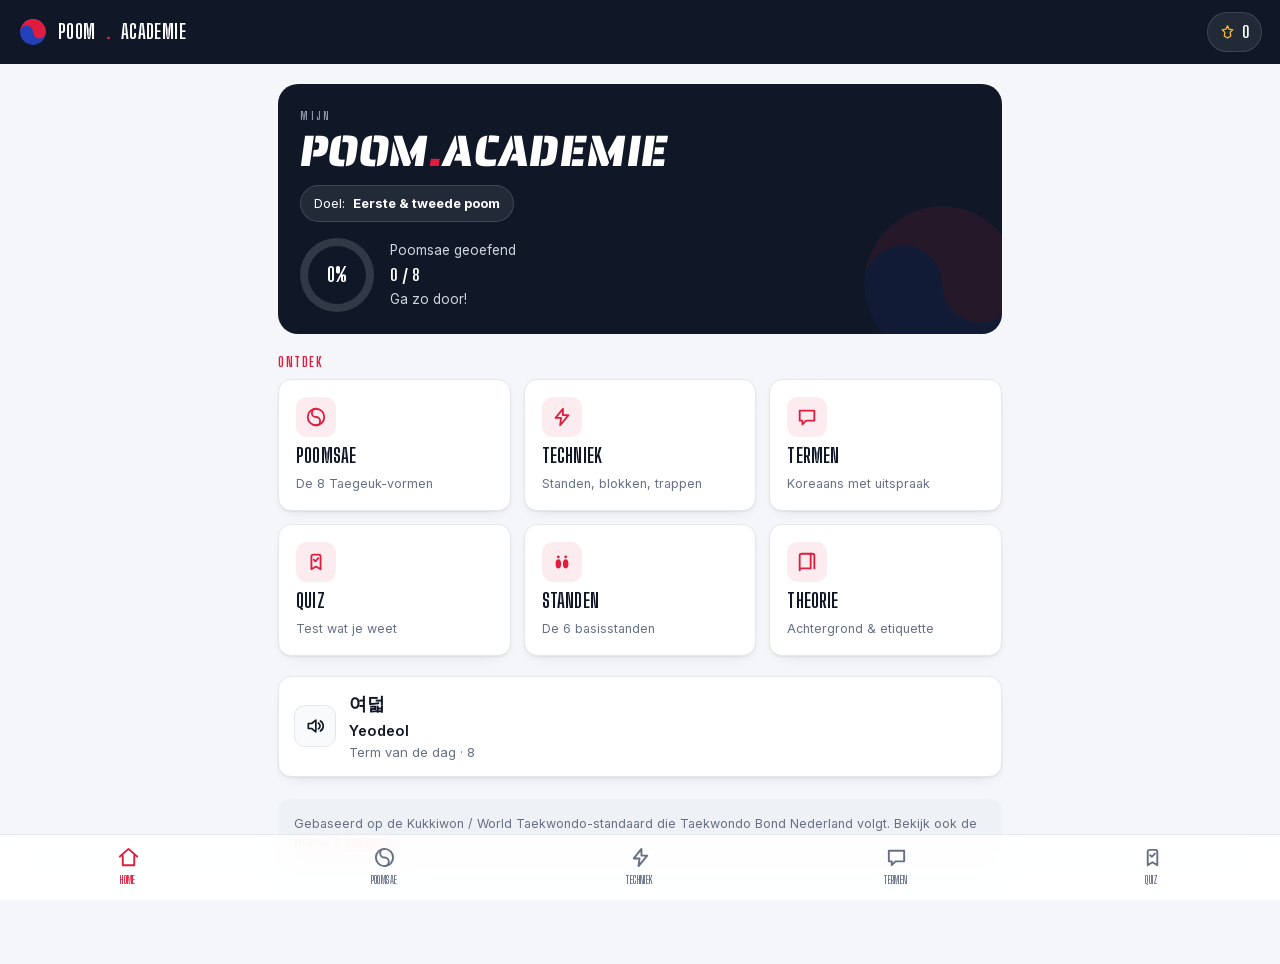
==== index.html @ c7fa33bf "Mijn Poom Academie — installable PWA (Taekwondo poom trainer) Vanilla-JS offline-first PWA for kids " ====
<!doctype html>
<html lang="nl">
<head>
<meta charset="utf-8">
<meta name="viewport" content="width=device-width, initial-scale=1, viewport-fit=cover">
<title>Mijn Poom Academie</title>
<meta name="description" content="Leer alles voor je eerste en tweede poom: Taegeuk 1–8, standen, technieken, Koreaanse termen en oefenquizzen. Werkt offline.">
<meta name="theme-color" content="#101828">

<link rel="manifest" href="manifest.webmanifest">
<link rel="icon" href="icon-taeguk-dark.svg">
<link rel="apple-touch-icon" href="icons/apple-touch-180.png">
<meta name="apple-mobile-web-app-capable" content="yes">
<meta name="mobile-web-app-capable" content="yes">
<meta name="apple-mobile-web-app-status-bar-style" content="black-translucent">
<meta name="apple-mobile-web-app-title" content="Poom Academie">

<link rel="stylesheet" href="fonts/inter.css">
<link rel="stylesheet" href="fonts/poster.css">
<link rel="stylesheet" href="app.css">
</head>
<body>

<header class="appbar">
  <span class="brand"><img src="mark-taeguk.svg" alt="">Poom<span class="dot">.</span>Academie</span>
  <span class="streak" id="streak" title="Onderdelen afgerond">
    <svg width="15" height="15" viewBox="0 0 24 24" fill="none" stroke="#FBBF24" stroke-width="2" stroke-linejoin="round"><path d="M12 3l2.6 5.3 5.9.9-4.3 4.1 1 5.8L12 22.3 6.8 19.2l1-5.8L3.5 9.2l5.9-.9z"/></svg>
    <b id="streakN">0</b>
  </span>
</header>

<main id="view"><!-- routed content --></main>

<nav class="bottomnav" id="nav">
  <a href="#/home" data-r="home">
    <svg viewBox="0 0 24 24" fill="none" stroke="currentColor" stroke-width="2" stroke-linecap="round" stroke-linejoin="round"><path d="M3 11l9-8 9 8"/><path d="M6 10v10h12V10"/></svg>
    Home</a>
  <a href="#/poomsae" data-r="poomsae">
    <svg viewBox="0 0 24 24" fill="none" stroke="currentColor" stroke-width="2"><circle cx="12" cy="12" r="9"/><path d="M12 3a4.5 4.5 0 0 0 0 9 4.5 4.5 0 0 1 0 9" stroke-linecap="round"/></svg>
    Poomsae</a>
  <a href="#/techniek" data-r="techniek">
    <svg viewBox="0 0 24 24" fill="none" stroke="currentColor" stroke-width="2" stroke-linecap="round" stroke-linejoin="round"><path d="M13 3L5 13h6l-1 8 9-11h-6z"/></svg>
    Techniek</a>
  <a href="#/termen" data-r="termen">
    <svg viewBox="0 0 24 24" fill="none" stroke="currentColor" stroke-width="2" stroke-linecap="round" stroke-linejoin="round"><path d="M4 5h16v11h-9l-4 4v-4H4z"/></svg>
    Termen</a>
  <a href="#/quiz" data-r="quiz">
    <svg viewBox="0 0 24 24" fill="none" stroke="currentColor" stroke-width="2" stroke-linecap="round" stroke-linejoin="round"><path d="M9 4h6a2 2 0 0 1 2 2v14l-5-3-5 3V6a2 2 0 0 1 2-2z"/><path d="M9.5 9.5l1.8 1.8 3.2-3.4"/></svg>
    Quiz</a>
</nav>

<div class="installbar" id="installbar">
  <img src="icon-taeguk-dark.svg" alt="">
  <div class="it"><b>App installeren</b><br>Zet Poom.Academie op je startscherm — werkt offline.</div>
  <button class="yes" id="installYes">Installeer</button>
  <button class="no" id="installNo">Later</button>
</div>
<div class="toast" id="toast"></div>

<script src="data/curriculum.js"></script>
<script src="app.js"></script>
<script>
  if ('serviceWorker' in navigator) {
    window.addEventListener('load', function(){
      navigator.serviceWorker.register('sw.js').catch(function(e){ console.warn('SW mislukt', e); });
    });
  }
</script>
</body>
</html>
---- fonts/inter.css ----
/* latin-ext */
@font-face {
  font-family: 'Inter';
  font-style: normal;
  font-weight: 400;
  font-display: swap;
  src: url(inter-400-latin-ext.woff2) format('woff2');
  unicode-range: U+0100-02BA, U+02BD-02C5, U+02C7-02CC, U+02CE-02D7, U+02DD-02FF, U+0304, U+0308, U+0329, U+1D00-1DBF, U+1E00-1E9F, U+1EF2-1EFF, U+2020, U+20A0-20AB, U+20AD-20C0, U+2113, U+2C60-2C7F, U+A720-A7FF;
}
/* latin */
@font-face {
  font-family: 'Inter';
  font-style: normal;
  font-weight: 400;
  font-display: swap;
  src: url(inter-400-latin.woff2) format('woff2');
  unicode-range: U+0000-00FF, U+0131, U+0152-0153, U+02BB-02BC, U+02C6, U+02DA, U+02DC, U+0304, U+0308, U+0329, U+2000-206F, U+20AC, U+2122, U+2191, U+2193, U+2212, U+2215, U+FEFF, U+FFFD;
}
/* latin-ext */
@font-face {
  font-family: 'Inter';
  font-style: normal;
  font-weight: 500;
  font-display: swap;
  src: url(inter-500-latin-ext.woff2) format('woff2');
  unicode-range: U+0100-02BA, U+02BD-02C5, U+02C7-02CC, U+02CE-02D7, U+02DD-02FF, U+0304, U+0308, U+0329, U+1D00-1DBF, U+1E00-1E9F, U+1EF2-1EFF, U+2020, U+20A0-20AB, U+20AD-20C0, U+2113, U+2C60-2C7F, U+A720-A7FF;
}
/* latin */
@font-face {
  font-family: 'Inter';
  font-style: normal;
  font-weight: 500;
  font-display: swap;
  src: url(inter-500-latin.woff2) format('woff2');
  unicode-range: U+0000-00FF, U+0131, U+0152-0153, U+02BB-02BC, U+02C6, U+02DA, U+02DC, U+0304, U+0308, U+0329, U+2000-206F, U+20AC, U+2122, U+2191, U+2193, U+2212, U+2215, U+FEFF, U+FFFD;
}
/* latin-ext */
@font-face {
  font-family: 'Inter';
  font-style: normal;
  font-weight: 600;
  font-display: swap;
  src: url(inter-600-latin-ext.woff2) format('woff2');
  unicode-range: U+0100-02BA, U+02BD-02C5, U+02C7-02CC, U+02CE-02D7, U+02DD-02FF, U+0304, U+0308, U+0329, U+1D00-1DBF, U+1E00-1E9F, U+1EF2-1EFF, U+2020, U+20A0-20AB, U+20AD-20C0, U+2113, U+2C60-2C7F, U+A720-A7FF;
}
/* latin */
@font-face {
  font-family: 'Inter';
  font-style: normal;
  font-weight: 600;
  font-display: swap;
  src: url(inter-600-latin.woff2) format('woff2');
  unicode-range: U+0000-00FF, U+0131, U+0152-0153, U+02BB-02BC, U+02C6, U+02DA, U+02DC, U+0304, U+0308, U+0329, U+2000-206F, U+20AC, U+2122, U+2191, U+2193, U+2212, U+2215, U+FEFF, U+FFFD;
}
/* latin-ext */
@font-face {
  font-family: 'Inter';
  font-style: normal;
  font-weight: 700;
  font-display: swap;
  src: url(inter-700-latin-ext.woff2) format('woff2');
  unicode-range: U+0100-02BA, U+02BD-02C5, U+02C7-02CC, U+02CE-02D7, U+02DD-02FF, U+0304, U+0308, U+0329, U+1D00-1DBF, U+1E00-1E9F, U+1EF2-1EFF, U+2020, U+20A0-20AB, U+20AD-20C0, U+2113, U+2C60-2C7F, U+A720-A7FF;
}
/* latin */
@font-face {
  font-family: 'Inter';
  font-style: normal;
  font-weight: 700;
  font-display: swap;
  src: url(inter-700-latin.woff2) format('woff2');
  unicode-range: U+0000-00FF, U+0131, U+0152-0153, U+02BB-02BC, U+02C6, U+02DA, U+02DC, U+0304, U+0308, U+0329, U+2000-206F, U+20AC, U+2122, U+2191, U+2193, U+2212, U+2215, U+FEFF, U+FFFD;
}
---- fonts/poster.css ----
/* vietnamese */
@font-face {
  font-family: 'Saira Stencil One';
  font-style: normal;
  font-weight: 400;
  font-display: swap;
  src: url(saira-stencil-0.woff2) format('woff2');
  unicode-range: U+0102-0103, U+0110-0111, U+0128-0129, U+0168-0169, U+01A0-01A1, U+01AF-01B0, U+0300-0301, U+0303-0304, U+0308-0309, U+0323, U+0329, U+1EA0-1EF9, U+20AB;
}
/* latin-ext */
@font-face {
  font-family: 'Saira Stencil One';
  font-style: normal;
  font-weight: 400;
  font-display: swap;
  src: url(saira-stencil-1.woff2) format('woff2');
  unicode-range: U+0100-02BA, U+02BD-02C5, U+02C7-02CC, U+02CE-02D7, U+02DD-02FF, U+0304, U+0308, U+0329, U+1D00-1DBF, U+1E00-1E9F, U+1EF2-1EFF, U+2020, U+20A0-20AB, U+20AD-20C0, U+2113, U+2C60-2C7F, U+A720-A7FF;
}
/* latin */
@font-face {
  font-family: 'Saira Stencil One';
  font-style: normal;
  font-weight: 400;
  font-display: swap;
  src: url(saira-stencil-2.woff2) format('woff2');
  unicode-range: U+0000-00FF, U+0131, U+0152-0153, U+02BB-02BC, U+02C6, U+02DA, U+02DC, U+0304, U+0308, U+0329, U+2000-206F, U+20AC, U+2122, U+2191, U+2193, U+2212, U+2215, U+FEFF, U+FFFD;
}
/* vietnamese */
@font-face {
  font-family: 'Big Shoulders Stencil Display';
  font-style: normal;
  font-weight: 600;
  font-display: swap;
  src: url(bigshoulders-stencil-0.woff2) format('woff2');
  unicode-range: U+0102-0103, U+0110-0111, U+0128-0129, U+0168-0169, U+01A0-01A1, U+01AF-01B0, U+0300-0301, U+0303-0304, U+0308-0309, U+0323, U+0329, U+1EA0-1EF9, U+20AB;
}
/* latin-ext */
@font-face {
  font-family: 'Big Shoulders Stencil Display';
  font-style: normal;
  font-weight: 600;
  font-display: swap;
  src: url(bigshoulders-stencil-1.woff2) format('woff2');
  unicode-range: U+0100-02BA, U+02BD-02C5, U+02C7-02CC, U+02CE-02D7, U+02DD-02FF, U+0304, U+0308, U+0329, U+1D00-1DBF, U+1E00-1E9F, U+1EF2-1EFF, U+2020, U+20A0-20AB, U+20AD-20C0, U+2113, U+2C60-2C7F, U+A720-A7FF;
}
/* latin */
@font-face {
  font-family: 'Big Shoulders Stencil Display';
  font-style: normal;
  font-weight: 600;
  font-display: swap;
  src: url(bigshoulders-stencil-2.woff2) format('woff2');
  unicode-range: U+0000-00FF, U+0131, U+0152-0153, U+02BB-02BC, U+02C6, U+02DA, U+02DC, U+0304, U+0308, U+0329, U+2000-206F, U+20AC, U+2122, U+2191, U+2193, U+2212, U+2215, U+FEFF, U+FFFD;
}
/* vietnamese */
@font-face {
  font-family: 'Big Shoulders Stencil Display';
  font-style: normal;
  font-weight: 700;
  font-display: swap;
  src: url(bigshoulders-stencil-0.woff2) format('woff2');
  unicode-range: U+0102-0103, U+0110-0111, U+0128-0129, U+0168-0169, U+01A0-01A1, U+01AF-01B0, U+0300-0301, U+0303-0304, U+0308-0309, U+0323, U+0329, U+1EA0-1EF9, U+20AB;
}
/* latin-ext */
@font-face {
  font-family: 'Big Shoulders Stencil Display';
  font-style: normal;
  font-weight: 700;
  font-display: swap;
  src: url(bigshoulders-stencil-1.woff2) format('woff2');
  unicode-range: U+0100-02BA, U+02BD-02C5, U+02C7-02CC, U+02CE-02D7, U+02DD-02FF, U+0304, U+0308, U+0329, U+1D00-1DBF, U+1E00-1E9F, U+1EF2-1EFF, U+2020, U+20A0-20AB, U+20AD-20C0, U+2113, U+2C60-2C7F, U+A720-A7FF;
}
/* latin */
@font-face {
  font-family: 'Big Shoulders Stencil Display';
  font-style: normal;
  font-weight: 700;
  font-display: swap;
  src: url(bigshoulders-stencil-2.woff2) format('woff2');
  unicode-range: U+0000-00FF, U+0131, U+0152-0153, U+02BB-02BC, U+02C6, U+02DA, U+02DC, U+0304, U+0308, U+0329, U+2000-206F, U+20AC, U+2122, U+2191, U+2193, U+2212, U+2215, U+FEFF, U+FFFD;
}
/* vietnamese */
@font-face {
  font-family: 'Big Shoulders Stencil Display';
  font-style: normal;
  font-weight: 800;
  font-display: swap;
  src: url(bigshoulders-stencil-0.woff2) format('woff2');
  unicode-range: U+0102-0103, U+0110-0111, U+0128-0129, U+0168-0169, U+01A0-01A1, U+01AF-01B0, U+0300-0301, U+0303-0304, U+0308-0309, U+0323, U+0329, U+1EA0-1EF9, U+20AB;
}
/* latin-ext */
@font-face {
  font-family: 'Big Shoulders Stencil Display';
  font-style: normal;
  font-weight: 800;
  font-display: swap;
  src: url(bigshoulders-stencil-1.woff2) format('woff2');
  unicode-range: U+0100-02BA, U+02BD-02C5, U+02C7-02CC, U+02CE-02D7, U+02DD-02FF, U+0304, U+0308, U+0329, U+1D00-1DBF, U+1E00-1E9F, U+1EF2-1EFF, U+2020, U+20A0-20AB, U+20AD-20C0, U+2113, U+2C60-2C7F, U+A720-A7FF;
}
/* latin */
@font-face {
  font-family: 'Big Shoulders Stencil Display';
  font-style: normal;
  font-weight: 800;
  font-display: swap;
  src: url(bigshoulders-stencil-2.woff2) format('woff2');
  unicode-range: U+0000-00FF, U+0131, U+0152-0153, U+02BB-02BC, U+02C6, U+02DA, U+02DC, U+0304, U+0308, U+0329, U+2000-206F, U+20AC, U+2122, U+2191, U+2193, U+2212, U+2215, U+FEFF, U+FFFD;
}
/* vietnamese */
@font-face {
  font-family: 'Big Shoulders Stencil Display';
  font-style: normal;
  font-weight: 900;
  font-display: swap;
  src: url(bigshoulders-stencil-0.woff2) format('woff2');
  unicode-range: U+0102-0103, U+0110-0111, U+0128-0129, U+0168-0169, U+01A0-01A1, U+01AF-01B0, U+0300-0301, U+0303-0304, U+0308-0309, U+0323, U+0329, U+1EA0-1EF9, U+20AB;
}
/* latin-ext */
@font-face {
  font-family: 'Big Shoulders Stencil Display';
  font-style: normal;
  font-weight: 900;
  font-display: swap;
  src: url(bigshoulders-stencil-1.woff2) format('woff2');
  unicode-range: U+0100-02BA, U+02BD-02C5, U+02C7-02CC, U+02CE-02D7, U+02DD-02FF, U+0304, U+0308, U+0329, U+1D00-1DBF, U+1E00-1E9F, U+1EF2-1EFF, U+2020, U+20A0-20AB, U+20AD-20C0, U+2113, U+2C60-2C7F, U+A720-A7FF;
}
/* latin */
@font-face {
  font-family: 'Big Shoulders Stencil Display';
  font-style: normal;
  font-weight: 900;
  font-display: swap;
  src: url(bigshoulders-stencil-2.woff2) format('woff2');
  unicode-range: U+0000-00FF, U+0131, U+0152-0153, U+02BB-02BC, U+02C6, U+02DA, U+02DC, U+0304, U+0308, U+0329, U+2000-206F, U+20AC, U+2122, U+2191, U+2193, U+2212, U+2215, U+FEFF, U+FFFD;
}
/* vietnamese */
@font-face {
  font-family: 'Big Shoulders Display';
  font-style: normal;
  font-weight: 500;
  font-display: swap;
  src: url(bigshoulders-0.woff2) format('woff2');
  unicode-range: U+0102-0103, U+0110-0111, U+0128-0129, U+0168-0169, U+01A0-01A1, U+01AF-01B0, U+0300-0301, U+0303-0304, U+0308-0309, U+0323, U+0329, U+1EA0-1EF9, U+20AB;
}
/* latin-ext */
@font-face {
  font-family: 'Big Shoulders Display';
  font-style: normal;
  font-weight: 500;
  font-display: swap;
  src: url(bigshoulders-1.woff2) format('woff2');
  unicode-range: U+0100-02BA, U+02BD-02C5, U+02C7-02CC, U+02CE-02D7, U+02DD-02FF, U+0304, U+0308, U+0329, U+1D00-1DBF, U+1E00-1E9F, U+1EF2-1EFF, U+2020, U+20A0-20AB, U+20AD-20C0, U+2113, U+2C60-2C7F, U+A720-A7FF;
}
/* latin */
@font-face {
  font-family: 'Big Shoulders Display';
  font-style: normal;
  font-weight: 500;
  font-display: swap;
  src: url(bigshoulders-2.woff2) format('woff2');
  unicode-range: U+0000-00FF, U+0131, U+0152-0153, U+02BB-02BC, U+02C6, U+02DA, U+02DC, U+0304, U+0308, U+0329, U+2000-206F, U+20AC, U+2122, U+2191, U+2193, U+2212, U+2215, U+FEFF, U+FFFD;
}
/* vietnamese */
@font-face {
  font-family: 'Big Shoulders Display';
  font-style: normal;
  font-weight: 600;
  font-display: swap;
  src: url(bigshoulders-0.woff2) format('woff2');
  unicode-range: U+0102-0103, U+0110-0111, U+0128-0129, U+0168-0169, U+01A0-01A1, U+01AF-01B0, U+0300-0301, U+0303-0304, U+0308-0309, U+0323, U+0329, U+1EA0-1EF9, U+20AB;
}
/* latin-ext */
@font-face {
  font-family: 'Big Shoulders Display';
  font-style: normal;
  font-weight: 600;
  font-display: swap;
  src: url(bigshoulders-1.woff2) format('woff2');
  unicode-range: U+0100-02BA, U+02BD-02C5, U+02C7-02CC, U+02CE-02D7, U+02DD-02FF, U+0304, U+0308, U+0329, U+1D00-1DBF, U+1E00-1E9F, U+1EF2-1EFF, U+2020, U+20A0-20AB, U+20AD-20C0, U+2113, U+2C60-2C7F, U+A720-A7FF;
}
/* latin */
@font-face {
  font-family: 'Big Shoulders Display';
  font-style: normal;
  font-weight: 600;
  font-display: swap;
  src: url(bigshoulders-2.woff2) format('woff2');
  unicode-range: U+0000-00FF, U+0131, U+0152-0153, U+02BB-02BC, U+02C6, U+02DA, U+02DC, U+0304, U+0308, U+0329, U+2000-206F, U+20AC, U+2122, U+2191, U+2193, U+2212, U+2215, U+FEFF, U+FFFD;
}
/* vietnamese */
@font-face {
  font-family: 'Big Shoulders Display';
  font-style: normal;
  font-weight: 700;
  font-display: swap;
  src: url(bigshoulders-0.woff2) format('woff2');
  unicode-range: U+0102-0103, U+0110-0111, U+0128-0129, U+0168-0169, U+01A0-01A1, U+01AF-01B0, U+0300-0301, U+0303-0304, U+0308-0309, U+0323, U+0329, U+1EA0-1EF9, U+20AB;
}
/* latin-ext */
@font-face {
  font-family: 'Big Shoulders Display';
  font-style: normal;
  font-weight: 700;
  font-display: swap;
  src: url(bigshoulders-1.woff2) format('woff2');
  unicode-range: U+0100-02BA, U+02BD-02C5, U+02C7-02CC, U+02CE-02D7, U+02DD-02FF, U+0304, U+0308, U+0329, U+1D00-1DBF, U+1E00-1E9F, U+1EF2-1EFF, U+2020, U+20A0-20AB, U+20AD-20C0, U+2113, U+2C60-2C7F, U+A720-A7FF;
}
/* latin */
@font-face {
  font-family: 'Big Shoulders Display';
  font-style: normal;
  font-weight: 700;
  font-display: swap;
  src: url(bigshoulders-2.woff2) format('woff2');
  unicode-range: U+0000-00FF, U+0131, U+0152-0153, U+02BB-02BC, U+02C6, U+02DA, U+02DC, U+0304, U+0308, U+0329, U+2000-206F, U+20AC, U+2122, U+2191, U+2193, U+2212, U+2215, U+FEFF, U+FFFD;
}
---- app.css ----
/* ============================================================
   Mijn Poom Academie — App-stijl (PWA)
   Hergebruikt de merkidentiteit: taegeuk, palet en fonts.
   ============================================================ */
:root{
  --midnight:#101828; --off:#F7F8FA; --red:#E11D3F; --red-d:#B01430;
  --blue:#2440B8; --gray:#667085; --ink:#101828; --line:#E4E7EC;
  --surface:#FFFFFF; --page:#F4F6F9;
  --radius:20px; --radius-sm:13px;
  --shadow:0 1px 2px rgba(16,24,40,.05), 0 14px 34px -16px rgba(16,24,40,.22);
  --shadow-sm:0 1px 2px rgba(16,24,40,.06), 0 6px 16px -10px rgba(16,24,40,.18);
  --font-text:'Inter', system-ui, -apple-system, 'Segoe UI', Roboto, sans-serif;
  --font-cond:'Big Shoulders Display','Sora', system-ui, sans-serif;
  --font-poster:'Saira Stencil One', system-ui, sans-serif;
  --nav-h:66px;
}
*{box-sizing:border-box}
html{-webkit-text-size-adjust:100%}
body{
  margin:0;background:var(--page);color:var(--ink);
  font-family:var(--font-text);font-size:16px;line-height:1.6;
  -webkit-font-smoothing:antialiased;text-rendering:optimizeLegibility;
  padding-bottom:calc(var(--nav-h) + env(safe-area-inset-bottom));
}
h1,h2,h3,h4{font-family:var(--font-cond);text-transform:uppercase;letter-spacing:.01em;line-height:1.05;margin:0}
p{margin:0 0 1em}
a{color:inherit}
img,svg{display:block}
button{font-family:inherit}
::selection{background:var(--red);color:#fff}

/* ---------- App bar ---------- */
.appbar{
  position:sticky;top:0;z-index:40;background:var(--midnight);color:#fff;
  padding:calc(env(safe-area-inset-top) + 12px) 18px 12px;
  display:flex;align-items:center;justify-content:space-between;gap:12px;
}
.appbar .brand{display:flex;align-items:center;gap:10px;font-family:var(--font-cond);
  font-weight:700;text-transform:uppercase;letter-spacing:.02em;font-size:19px}
.appbar .brand img{width:30px;height:30px}
.appbar .brand .dot{color:var(--red)}
.appbar .streak{display:flex;align-items:center;gap:7px;background:rgba(255,255,255,.08);
  border:1px solid rgba(255,255,255,.12);border-radius:999px;padding:6px 12px;font-size:13px;font-weight:600}
.appbar .streak b{font-family:var(--font-cond);font-size:16px}

/* ---------- Screens / router ---------- */
.view{display:none;animation:fade .25s ease}
.view.active{display:block}
@keyframes fade{from{opacity:0;transform:translateY(6px)}to{opacity:1;transform:none}}
.screen{max-width:760px;margin:0 auto;padding:20px 18px 30px}
.screen-title{font-size:clamp(26px,7vw,34px);font-weight:800;margin-bottom:4px}
.screen-sub{color:var(--gray);font-size:14.5px;margin-bottom:20px}
.secnum{font-family:var(--font-cond);font-weight:700;color:var(--red);
  font-size:13px;letter-spacing:.12em;text-transform:uppercase;display:block;margin-bottom:6px}

/* ---------- Cards & tiles ---------- */
.card{background:var(--surface);border:1px solid var(--line);border-radius:var(--radius);
  box-shadow:var(--shadow-sm)}
.tiles{display:grid;grid-template-columns:repeat(2,1fr);gap:13px}
.tile{padding:17px;border-radius:var(--radius-sm);border:1px solid var(--line);
  background:var(--surface);box-shadow:var(--shadow-sm);text-decoration:none;color:inherit;
  display:flex;flex-direction:column;gap:9px;cursor:pointer;transition:transform .12s, box-shadow .12s}
.tile:active{transform:scale(.98)}
.tile .ti{width:40px;height:40px;border-radius:11px;display:grid;place-items:center;
  background:#FDECEF;color:var(--red)}
.tile .ti svg{width:22px;height:22px}
.tile h3{font-size:19px;font-weight:700}
.tile small{color:var(--gray);font-size:12.5px;line-height:1.45}

/* ---------- Home hero ---------- */
.hero{position:relative;overflow:hidden;background:var(--midnight);color:#fff;
  border-radius:var(--radius);padding:22px;margin-bottom:18px}
.hero .myline{font-family:var(--font-cond);font-weight:600;letter-spacing:.22em;
  text-transform:uppercase;color:#98A2B3;font-size:12px;margin-bottom:6px}
.hero h1{font-family:var(--font-poster);font-weight:400;text-transform:uppercase;
  font-size:clamp(30px,9vw,44px);line-height:.92;transform:skewX(-8deg);margin-bottom:14px}
.hero h1 .dot{color:var(--red)}
.hero .goal{display:inline-flex;align-items:center;gap:8px;background:rgba(255,255,255,.08);
  border:1px solid rgba(255,255,255,.14);border-radius:999px;padding:7px 13px;font-size:13px}
.hero .goal b{color:#fff}
.hero .wm{position:absolute;right:-30px;bottom:-40px;width:180px;opacity:.10;pointer-events:none}

/* ---------- Progress ---------- */
.prog-wrap{display:flex;align-items:center;gap:16px;margin-top:16px}
.ring{--p:0;--sz:74px;width:var(--sz);height:var(--sz);border-radius:50%;flex:none;
  background:conic-gradient(var(--red) calc(var(--p)*1%), rgba(255,255,255,.14) 0);
  display:grid;place-items:center;position:relative}
.ring::before{content:"";position:absolute;inset:8px;border-radius:50%;background:var(--midnight)}
.ring span{position:relative;font-family:var(--font-cond);font-weight:700;font-size:19px;color:#fff}
.prog-wrap .pl{color:#D0D5DD;font-size:13.5px}
.prog-wrap .pl b{color:#fff;display:block;font-family:var(--font-cond);font-size:17px;text-transform:uppercase}

.bar{height:9px;border-radius:999px;background:#EAECF0;overflow:hidden}
.bar i{display:block;height:100%;background:linear-gradient(90deg,var(--red),var(--red-d));border-radius:999px}

/* ---------- Poomsae list ---------- */
.poomlist{display:grid;gap:12px}
.poomrow{display:flex;align-items:center;gap:15px;padding:15px 16px;text-align:left;width:100%;
  background:var(--surface);border:1px solid var(--line);border-radius:var(--radius-sm);
  box-shadow:var(--shadow-sm);cursor:pointer;transition:transform .12s}
.poomrow:active{transform:scale(.99)}
.poomrow .tg{width:48px;height:48px;border-radius:12px;background:var(--midnight);color:#fff;
  display:grid;place-items:center;font-size:26px;line-height:1;flex:none}
.poomrow .tg.done{background:var(--red)}
.poomrow .pm{flex:1;min-width:0}
.poomrow .pm b{font-family:var(--font-cond);font-weight:700;text-transform:uppercase;
  font-size:17px;letter-spacing:.01em;display:block}
.poomrow .pm small{color:var(--gray);font-size:12.5px}
.poomrow .meta{text-align:right;flex:none}
.poomrow .meta .mv{font-family:var(--font-cond);font-weight:700;font-size:19px}
.poomrow .meta small{color:var(--gray);font-size:11px;display:block;text-transform:uppercase;letter-spacing:.05em}
.poomrow .chev{color:var(--gray);flex:none}
.check{width:22px;height:22px;border-radius:7px;border:2px solid var(--line);flex:none;
  display:grid;place-items:center;background:#fff}
.check.on{background:var(--red);border-color:var(--red);color:#fff}

/* ---------- Poomsae detail ---------- */
.backlink{display:inline-flex;align-items:center;gap:7px;color:var(--gray);font-weight:600;
  font-size:14px;background:none;border:0;padding:8px 0;cursor:pointer;font-family:var(--font-cond);
  text-transform:uppercase;letter-spacing:.04em}
.detail-head{display:flex;align-items:center;gap:16px;margin:6px 0 18px}
.detail-head .tg{width:66px;height:66px;border-radius:16px;background:var(--midnight);color:#fff;
  display:grid;place-items:center;font-size:38px;flex:none}
.detail-head h2{font-size:26px;font-weight:800}
.detail-head .kr{color:var(--gray);font-size:14px}
.factrow{display:flex;gap:10px;flex-wrap:wrap;margin-bottom:18px}
.fact{flex:1;min-width:90px;background:var(--surface);border:1px solid var(--line);
  border-radius:var(--radius-sm);padding:12px 14px;box-shadow:var(--shadow-sm)}
.fact .fl{font-size:11px;color:var(--gray);text-transform:uppercase;letter-spacing:.08em;font-weight:600}
.fact .fv{font-family:var(--font-cond);font-weight:700;font-size:20px;text-transform:uppercase}
.sect{margin:22px 0 10px}
.sect h4{font-size:16px;font-weight:700;color:var(--ink);margin-bottom:2px}
.blurb{background:var(--surface);border:1px solid var(--line);border-left:4px solid var(--red);
  border-radius:var(--radius-sm);padding:15px 17px;box-shadow:var(--shadow-sm)}
.ul{list-style:none;padding:0;margin:0;display:grid;gap:8px}
.ul li{display:flex;gap:10px;align-items:flex-start;font-size:14.5px}
.ul li::before{content:"";width:7px;height:7px;border-radius:2px;background:var(--red);
  margin-top:8px;flex:none;transform:rotate(45deg)}

/* ---------- Term / technique rows ---------- */
.rows{display:grid;gap:10px}
.trow{display:flex;align-items:center;gap:13px;padding:13px 15px;background:var(--surface);
  border:1px solid var(--line);border-radius:var(--radius-sm);box-shadow:var(--shadow-sm)}
.trow .speak{width:42px;height:42px;border-radius:11px;border:1px solid var(--line);background:#F9FAFB;
  display:grid;place-items:center;flex:none;cursor:pointer;color:var(--ink);transition:background .15s}
.trow .speak:active{background:#EEF1F5}
.trow .speak svg{width:20px;height:20px}
.trow .tx{flex:1;min-width:0}
.trow .tx .ko{font-size:18px;font-weight:600;letter-spacing:.01em}
.trow .tx .ro{color:var(--ink);font-weight:600;font-size:14.5px}
.trow .tx .nl{color:var(--gray);font-size:13px}
.trow .tag{font-family:var(--font-cond);font-weight:700;font-size:15px;color:var(--red);
  text-transform:uppercase;flex:none}
.grouphd{font-family:var(--font-cond);font-weight:700;text-transform:uppercase;letter-spacing:.06em;
  font-size:14px;color:var(--gray);margin:20px 2px 10px}

/* ---------- Segmented control ---------- */
.seg{display:flex;gap:6px;background:#EAECF0;border-radius:12px;padding:5px;margin-bottom:18px;overflow-x:auto}
.seg button{flex:1;white-space:nowrap;border:0;background:none;padding:9px 12px;border-radius:9px;
  font-family:var(--font-cond);font-weight:700;text-transform:uppercase;letter-spacing:.03em;
  font-size:13.5px;color:var(--gray);cursor:pointer}
.seg button.on{background:#fff;color:var(--ink);box-shadow:var(--shadow-sm)}

/* ---------- Stances ---------- */
.stance{display:flex;align-items:center;gap:15px;padding:15px;background:var(--surface);
  border:1px solid var(--line);border-radius:var(--radius-sm);box-shadow:var(--shadow-sm)}
.stance .feet{width:66px;height:66px;flex:none;border-radius:12px;background:#EEF1F5;display:grid;place-items:center}
.stance .feet svg{width:44px;height:44px}
.stance .sd{flex:1}
.stance .sd .ko{display:block;font-size:16px;font-weight:600;line-height:1.3}
.stance .sd b{font-family:var(--font-cond);font-weight:700;text-transform:uppercase;font-size:16px;display:block}
.stance .sd small{display:block;color:var(--gray);font-size:13px;line-height:1.45;margin-top:3px}
.stance .wt{font-family:var(--font-cond);font-weight:700;color:var(--blue);font-size:13px;
  text-transform:uppercase;white-space:nowrap;flex:none}

/* ---------- Quiz ---------- */
.quizcard{background:var(--surface);border:1px solid var(--line);border-radius:var(--radius);
  box-shadow:var(--shadow);padding:22px}
.quizcard .qnum{font-family:var(--font-cond);font-weight:700;color:var(--red);font-size:13px;
  letter-spacing:.1em;text-transform:uppercase}
.quizcard .q{font-size:21px;font-weight:700;font-family:var(--font-cond);text-transform:none;
  margin:6px 0 18px;line-height:1.2}
.opts{display:grid;gap:10px}
.opt{display:flex;align-items:center;gap:12px;padding:14px 15px;border:1.5px solid var(--line);
  border-radius:var(--radius-sm);background:#fff;cursor:pointer;font-size:15px;text-align:left;
  width:100%;transition:border-color .12s, background .12s}
.opt .lt{width:26px;height:26px;border-radius:7px;background:#F2F4F7;display:grid;place-items:center;
  font-family:var(--font-cond);font-weight:700;font-size:14px;flex:none}
.opt.correct{border-color:#12B76A;background:#ECFDF3}
.opt.correct .lt{background:#12B76A;color:#fff}
.opt.wrong{border-color:var(--red);background:#FEF3F2}
.opt.wrong .lt{background:var(--red);color:#fff}
.opt:disabled{cursor:default}
.quizbar{height:8px;border-radius:999px;background:#EAECF0;overflow:hidden;margin-bottom:18px}
.quizbar i{display:block;height:100%;background:var(--red);transition:width .3s}
.qfoot{display:flex;justify-content:space-between;align-items:center;margin-top:18px;gap:12px}
.btn{font-family:var(--font-cond);font-weight:700;text-transform:uppercase;letter-spacing:.04em;
  border:0;border-radius:12px;padding:13px 20px;font-size:15px;cursor:pointer}
.btn.primary{background:var(--red);color:#fff}
.btn.ghost{background:#F2F4F7;color:var(--ink)}
.btn:active{transform:scale(.98)}
.quizdone{text-align:center;padding:16px 6px}
.quizdone .score{font-family:var(--font-cond);font-weight:700;font-size:60px;color:var(--red);line-height:1}
.quizdone p{color:var(--gray)}

/* ---------- Theory ---------- */
.acc{display:grid;gap:12px}
.acc details{background:var(--surface);border:1px solid var(--line);border-radius:var(--radius-sm);
  box-shadow:var(--shadow-sm);overflow:hidden}
.acc summary{list-style:none;cursor:pointer;padding:16px 17px;font-family:var(--font-cond);
  font-weight:700;text-transform:uppercase;letter-spacing:.02em;font-size:16px;
  display:flex;align-items:center;justify-content:space-between}
.acc summary::-webkit-details-marker{display:none}
.acc summary .pl{color:var(--red);font-size:22px;transition:transform .2s}
.acc details[open] summary .pl{transform:rotate(45deg)}
.acc .body{padding:0 17px 17px;color:var(--ink);font-size:14.5px;line-height:1.65}

/* ---------- Bottom nav ---------- */
.bottomnav{position:fixed;left:0;right:0;bottom:0;z-index:50;height:calc(var(--nav-h) + env(safe-area-inset-bottom));
  padding-bottom:env(safe-area-inset-bottom);
  background:rgba(255,255,255,.92);backdrop-filter:saturate(1.6) blur(12px);
  border-top:1px solid var(--line);display:flex}
.bottomnav a{flex:1;display:flex;flex-direction:column;align-items:center;justify-content:center;gap:3px;
  text-decoration:none;color:var(--gray);font-family:var(--font-cond);font-weight:600;
  text-transform:uppercase;letter-spacing:.04em;font-size:10.5px}
.bottomnav a svg{width:23px;height:23px}
.bottomnav a.on{color:var(--red)}

/* ---------- Install / toast ---------- */
.installbar{position:fixed;left:12px;right:12px;bottom:calc(var(--nav-h) + 12px + env(safe-area-inset-bottom));
  z-index:60;background:var(--midnight);color:#fff;border-radius:14px;padding:13px 15px;
  display:none;align-items:center;gap:12px;box-shadow:var(--shadow);max-width:520px;margin:0 auto}
.installbar.show{display:flex}
.installbar img{width:34px;height:34px}
.installbar .it{flex:1;font-size:13px;line-height:1.35}
.installbar .it b{font-family:var(--font-cond);text-transform:uppercase;font-size:14px}
.installbar button{border:0;border-radius:9px;padding:9px 13px;font-family:var(--font-cond);font-weight:700;
  text-transform:uppercase;font-size:13px;cursor:pointer}
.installbar .yes{background:var(--red);color:#fff}
.installbar .no{background:transparent;color:#98A2B3}
.toast{position:fixed;left:50%;transform:translateX(-50%);bottom:calc(var(--nav-h) + 20px);z-index:70;
  background:var(--ink);color:#fff;padding:11px 18px;border-radius:999px;font-size:13.5px;font-weight:600;
  opacity:0;transition:opacity .2s, transform .2s;pointer-events:none}
.toast.show{opacity:1;transform:translateX(-50%) translateY(-4px)}

/* ---------- Footer note in views ---------- */
.notecard{margin-top:22px;padding:15px 16px;background:#EEF1F5;border-radius:var(--radius-sm);
  color:var(--gray);font-size:12.5px;line-height:1.55}
.notecard a{color:var(--red);font-weight:600;text-decoration:none;border-bottom:1px solid var(--red)}

@media(min-width:560px){
  .tiles{grid-template-columns:repeat(3,1fr)}
}
@media(prefers-reduced-motion:reduce){*{animation:none!important;transition:none!important}}
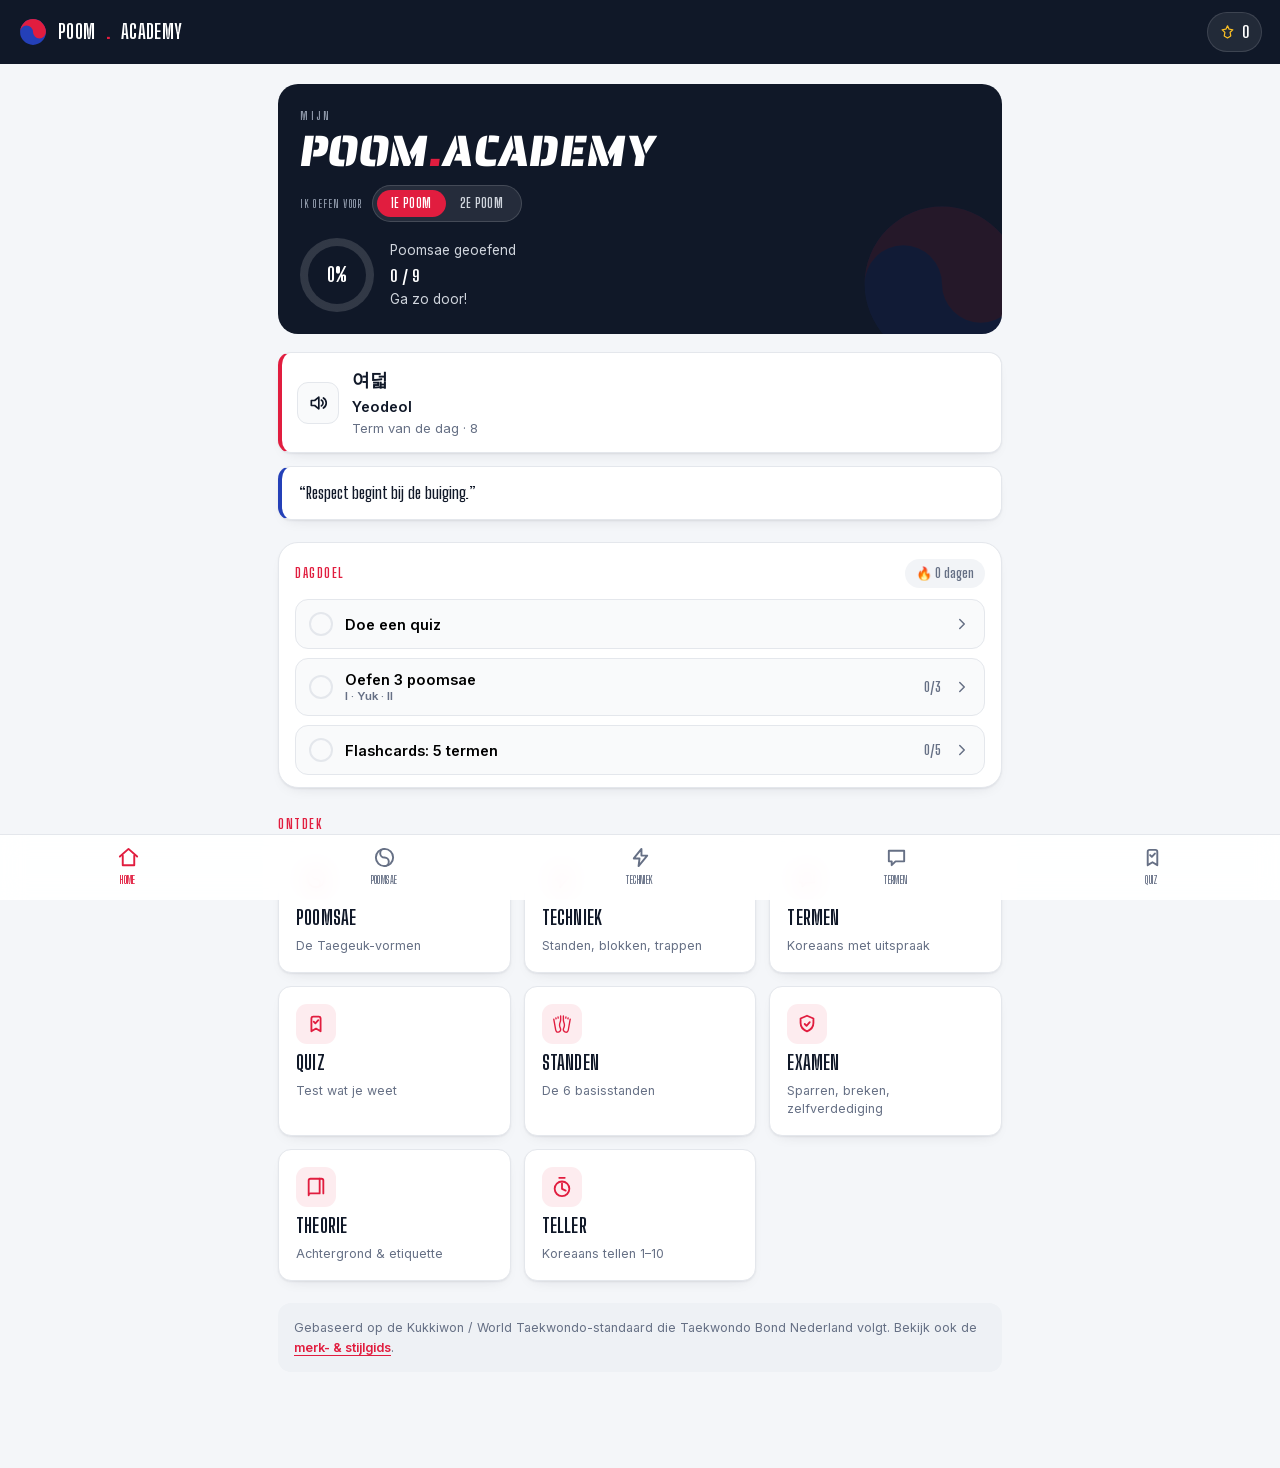
==== commit 6cfce8e8: "Add level selection, daily goals, exam prep, counter + reference-style stance feet Rename to "Poom A" ====
--- a/index.html
+++ b/index.html
@@ -3,7 +3,7 @@
 <head>
 <meta charset="utf-8">
 <meta name="viewport" content="width=device-width, initial-scale=1, viewport-fit=cover">
-<title>Mijn Poom Academie</title>
+<title>Mijn Poom Academy</title>
 <meta name="description" content="Leer alles voor je eerste en tweede poom: Taegeuk 1–8, standen, technieken, Koreaanse termen en oefenquizzen. Werkt offline.">
 <meta name="theme-color" content="#101828">
 
@@ -13,7 +13,7 @@
 <meta name="apple-mobile-web-app-capable" content="yes">
 <meta name="mobile-web-app-capable" content="yes">
 <meta name="apple-mobile-web-app-status-bar-style" content="black-translucent">
-<meta name="apple-mobile-web-app-title" content="Poom Academie">
+<meta name="apple-mobile-web-app-title" content="Poom Academy">
 
 <link rel="stylesheet" href="fonts/inter.css">
 <link rel="stylesheet" href="fonts/poster.css">
@@ -22,7 +22,7 @@
 <body>
 
 <header class="appbar">
-  <span class="brand"><img src="mark-taeguk.svg" alt="">Poom<span class="dot">.</span>Academie</span>
+  <span class="brand"><img src="mark-taeguk.svg" alt="">Poom<span class="dot">.</span>Academy</span>
   <span class="streak" id="streak" title="Onderdelen afgerond">
     <svg width="15" height="15" viewBox="0 0 24 24" fill="none" stroke="#FBBF24" stroke-width="2" stroke-linejoin="round"><path d="M12 3l2.6 5.3 5.9.9-4.3 4.1 1 5.8L12 22.3 6.8 19.2l1-5.8L3.5 9.2l5.9-.9z"/></svg>
     <b id="streakN">0</b>
@@ -51,7 +51,7 @@
 
 <div class="installbar" id="installbar">
   <img src="icon-taeguk-dark.svg" alt="">
-  <div class="it"><b>App installeren</b><br>Zet Poom.Academie op je startscherm — werkt offline.</div>
+  <div class="it"><b>App installeren</b><br>Zet Poom.Academy op je startscherm — werkt offline.</div>
   <button class="yes" id="installYes">Installeer</button>
   <button class="no" id="installNo">Later</button>
 </div>
--- a/app.css
+++ b/app.css
@@ -248,6 +248,116 @@
   color:var(--gray);font-size:12.5px;line-height:1.55}
 .notecard a{color:var(--red);font-weight:600;text-decoration:none;border-bottom:1px solid var(--red)}
 
+/* ---------- Niveau-keuze (hero) ---------- */
+.hero .lvlsel{display:flex;align-items:center;gap:10px;flex-wrap:wrap;margin-bottom:2px}
+.hero .lvlsel .ll{font-family:var(--font-cond);text-transform:uppercase;letter-spacing:.1em;font-size:11.5px;color:#98A2B3}
+.lvltoggle{display:inline-flex;background:rgba(255,255,255,.09);border:1px solid rgba(255,255,255,.14);border-radius:999px;padding:4px}
+.lvltoggle button{border:0;background:none;color:#D0D5DD;font-family:var(--font-cond);font-weight:700;text-transform:uppercase;
+  letter-spacing:.03em;font-size:12.5px;padding:6px 14px;border-radius:999px;cursor:pointer;transition:background .15s}
+.lvltoggle button.on{background:var(--red);color:#fff}
+
+/* ---------- Term van de dag + quote ---------- */
+.trow.tod{margin-bottom:13px;border-left:4px solid var(--red)}
+.quotecard{background:var(--surface);border:1px solid var(--line);border-left:4px solid var(--blue);
+  border-radius:var(--radius-sm);box-shadow:var(--shadow-sm);padding:15px 17px;margin-bottom:22px;
+  font-family:var(--font-cond);text-transform:none;font-weight:600;font-size:17px;line-height:1.32;color:var(--ink)}
+
+/* ---------- Dagdoel ---------- */
+.daily{background:var(--surface);border:1px solid var(--line);border-radius:var(--radius);box-shadow:var(--shadow-sm);
+  padding:16px 16px 8px;margin-bottom:26px}
+.daily-hd{display:flex;align-items:center;justify-content:space-between;margin-bottom:11px}
+.daystreak{font-family:var(--font-cond);font-weight:700;font-size:13px;color:var(--gray);background:#F2F4F7;border-radius:999px;padding:4px 11px}
+.daystreak.on{color:var(--red);background:#FDECEF}
+.goals{display:grid;gap:9px;padding-bottom:4px}
+.goal-item{display:flex;align-items:center;gap:12px;width:100%;text-align:left;cursor:pointer;
+  background:#F9FAFB;border:1px solid var(--line);border-radius:var(--radius-sm);padding:12px 13px;transition:transform .12s}
+.goal-item:active{transform:scale(.99)}
+.goal-item .gck{width:24px;height:24px;border-radius:50%;border:2px solid var(--line);flex:none;display:grid;place-items:center;color:#fff}
+.goal-item.done .gck{background:#12B76A;border-color:#12B76A}
+.goal-item .gck svg{width:15px;height:15px}
+.goal-item .gl{flex:1;font-weight:600;font-size:14.5px}
+.goal-item .gl small{display:block;color:var(--gray);font-weight:600;font-size:11.5px;margin-top:1px;text-transform:none}
+.goal-item.done .gl small{text-decoration:none}
+.askbadge{font-family:var(--font-cond);font-size:10px;text-transform:uppercase;letter-spacing:.05em;
+  background:#FDECEF;color:var(--red);padding:2px 7px;border-radius:999px;vertical-align:middle;margin-left:6px;white-space:nowrap}
+.goal-item.done .gl{color:var(--gray);text-decoration:line-through}
+.goal-item .dn{font-family:var(--font-cond);font-weight:700;color:var(--gray);font-size:13px}
+.goal-item .gchev{color:var(--gray);display:grid;place-items:center}
+.goal-item .gchev svg{width:18px;height:18px}
+.daily-done{color:#12B76A;font-weight:600;font-size:13px;padding:6px 2px 10px;text-align:center}
+
+/* ---------- Poomsae-video ---------- */
+.video{position:relative;margin-top:8px;border-radius:var(--radius-sm);overflow:hidden;background:#000;
+  aspect-ratio:16/9;cursor:pointer;border:1px solid var(--line)}
+.video img{width:100%;height:100%;object-fit:cover;opacity:.88}
+.video .playbtn{position:absolute;inset:0;margin:auto;width:58px;height:58px;border-radius:50%;
+  background:var(--red);box-shadow:0 8px 24px rgba(225,29,63,.5)}
+.video .playbtn::after{content:"";position:absolute;left:53%;top:50%;transform:translate(-50%,-50%);
+  border-style:solid;border-width:11px 0 11px 18px;border-color:transparent transparent transparent #fff}
+.video .vlabel{position:absolute;left:10px;bottom:9px;color:#fff;font-size:12px;font-weight:600;
+  background:rgba(0,0,0,.55);padding:4px 9px;border-radius:999px}
+.video.playing{cursor:default}
+.video iframe{width:100%;height:100%;border:0;display:block}
+
+/* ---------- Examenonderdelen ---------- */
+.examcard{background:var(--surface);border:1px solid var(--line);border-radius:var(--radius);box-shadow:var(--shadow-sm);
+  padding:17px;margin-bottom:14px}
+.examhd{display:flex;align-items:center;gap:13px;margin-bottom:10px}
+.examico{width:46px;height:46px;border-radius:12px;background:#FDECEF;color:var(--red);display:grid;place-items:center;flex:none}
+.examico svg{width:24px;height:24px}
+.examt{flex:1;min-width:0}
+.examt b{font-family:var(--font-cond);text-transform:uppercase;font-size:18px;display:block;line-height:1.1}
+.examt .kr{color:var(--gray);font-size:13px}
+.examhd .speak{width:40px;height:40px;border-radius:11px;border:1px solid var(--line);background:#F9FAFB;
+  display:grid;place-items:center;flex:none;cursor:pointer;color:var(--ink)}
+.examhd .speak svg{width:19px;height:19px}
+.examb{color:var(--ink);font-size:14px;line-height:1.6;margin:0 0 6px}
+
+/* ---------- Teller (1–10) ---------- */
+.counter{background:var(--midnight);color:#fff;border-radius:var(--radius);padding:26px 22px 24px;text-align:center;margin-bottom:16px}
+.cnum{font-family:var(--font-poster);font-size:clamp(78px,26vw,104px);line-height:1;color:#fff;min-height:92px}
+.cko{font-family:var(--font-cond);text-transform:uppercase;letter-spacing:.05em;color:#FDA4AF;font-weight:700;
+  font-size:19px;margin-top:6px;min-height:24px}
+.cdots{display:flex;justify-content:center;gap:7px;margin-top:16px;flex-wrap:wrap}
+.cdots span{width:9px;height:9px;border-radius:50%;background:rgba(255,255,255,.18);transition:transform .15s, background .15s}
+.cdots span.on{background:var(--red);transform:scale(1.3)}
+.cctrl{display:flex;gap:10px;margin-bottom:12px}
+.cctrl .btn{flex:1}
+.cloop{display:flex;align-items:center;gap:9px;color:var(--gray);font-size:14px;font-weight:600;padding:4px 2px 0}
+.cloop input{width:18px;height:18px;accent-color:var(--red)}
+
+/* ---------- Flashcards ---------- */
+.flashbar{height:8px;border-radius:999px;background:#EAECF0;overflow:hidden;margin-bottom:16px}
+.flashbar i{display:block;height:100%;background:var(--red);transition:width .3s}
+.flashcard{perspective:1200px;cursor:pointer;margin-bottom:16px}
+.fc-in{position:relative;transform-style:preserve-3d;transition:transform .5s;min-height:210px}
+.flashcard.flip .fc-in{transform:rotateY(180deg)}
+.fc-face{position:absolute;inset:0;backface-visibility:hidden;-webkit-backface-visibility:hidden;
+  border-radius:var(--radius);border:1px solid var(--line);box-shadow:var(--shadow);
+  display:flex;flex-direction:column;align-items:center;justify-content:center;padding:24px;text-align:center}
+.fc-front{background:var(--surface)}
+.fc-front .ko{font-size:44px;font-weight:700;line-height:1.15}
+.fc-front .speak{position:absolute;top:14px;right:14px;width:44px;height:44px;border-radius:12px;border:1px solid var(--line);
+  background:#F9FAFB;display:grid;place-items:center;cursor:pointer;color:var(--ink)}
+.fc-front .speak svg{width:20px;height:20px}
+.fc-front .hint{position:absolute;bottom:14px;left:0;right:0;color:var(--gray);font-size:12.5px}
+.fc-back{background:var(--midnight);color:#fff;transform:rotateY(180deg)}
+.fc-back .ro{font-family:var(--font-cond);text-transform:uppercase;font-size:26px;font-weight:700;color:#fff}
+.fc-back .nl{color:#D0D5DD;font-size:18px;margin-top:6px}
+.flashctrl{display:flex;gap:10px}
+.flashctrl .btn{flex:1}
+
+/* ---------- Stand-illustraties ---------- */
+.stancelegend{display:flex;align-items:center;flex-wrap:wrap;gap:5px;color:var(--gray);font-size:12.5px;margin-bottom:11px}
+.stancelegend svg{height:22px;width:auto;flex:none}
+.stancelegend .dotr{width:11px;height:11px;border-radius:50%;background:var(--red);display:inline-block}
+.stance .sdhd{display:flex;align-items:center;gap:9px}
+.stance .sdhd b{display:inline-block}
+.speak.sm{width:34px;height:34px;border-radius:9px;border:1px solid var(--line);background:#F9FAFB;
+  display:grid;place-items:center;cursor:pointer;color:var(--ink);flex:none;padding:0}
+.speak.sm svg{width:17px;height:17px}
+.qhint{font-size:12.5px;color:var(--gray)}
+
 @media(min-width:560px){
   .tiles{grid-template-columns:repeat(3,1fr)}
 }
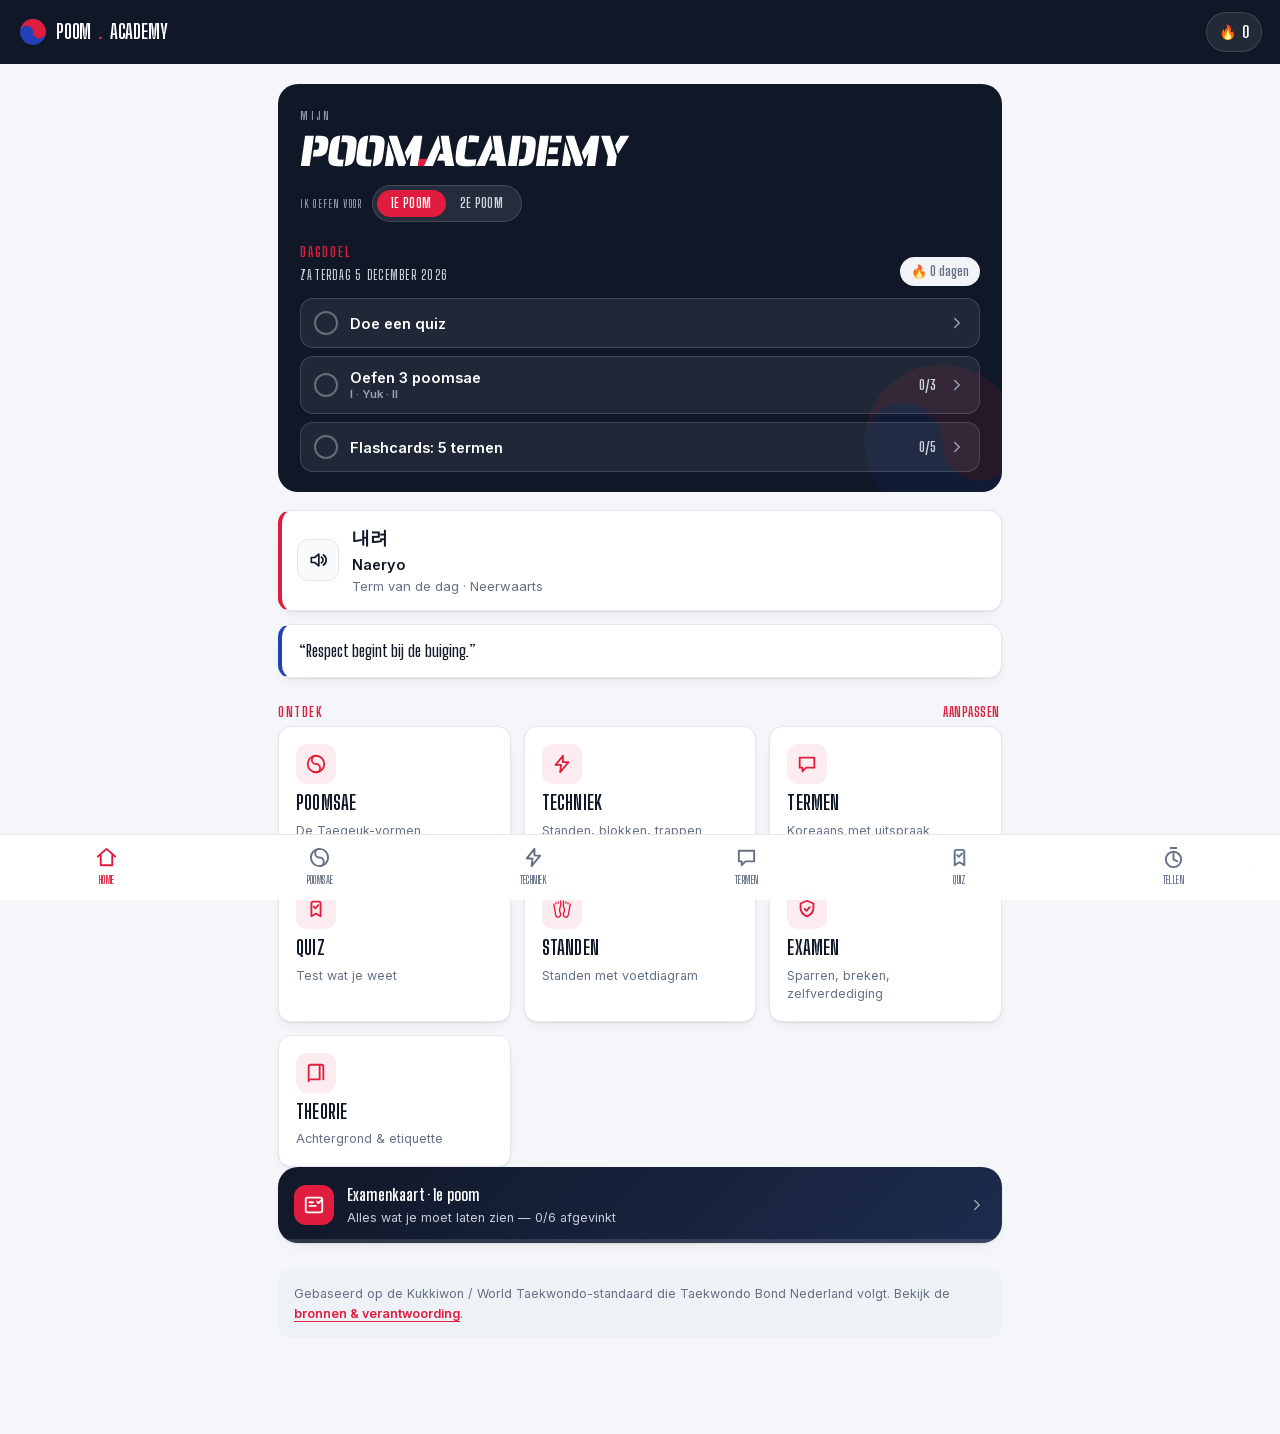
==== commit a053d115: "UI polish: fullscreen teller, streak day count, examenkaart lower, techniek stars, bronnen page + ba" ====
--- a/index.html
+++ b/index.html
@@ -23,8 +23,8 @@
 
 <header class="appbar">
   <span class="brand"><img src="mark-taeguk.svg" alt="">Poom<span class="dot">.</span>Academy</span>
-  <span class="streak" id="streak" title="Onderdelen afgerond">
-    <svg width="15" height="15" viewBox="0 0 24 24" fill="none" stroke="#FBBF24" stroke-width="2" stroke-linejoin="round"><path d="M12 3l2.6 5.3 5.9.9-4.3 4.1 1 5.8L12 22.3 6.8 19.2l1-5.8L3.5 9.2l5.9-.9z"/></svg>
+  <span class="streak" id="streak" title="Dagen op rij">
+    <span class="flame" aria-hidden="true">🔥</span>
     <b id="streakN">0</b>
   </span>
 </header>
@@ -47,6 +47,9 @@
   <a href="#/quiz" data-r="quiz">
     <svg viewBox="0 0 24 24" fill="none" stroke="currentColor" stroke-width="2" stroke-linecap="round" stroke-linejoin="round"><path d="M9 4h6a2 2 0 0 1 2 2v14l-5-3-5 3V6a2 2 0 0 1 2-2z"/><path d="M9.5 9.5l1.8 1.8 3.2-3.4"/></svg>
     Quiz</a>
+  <a href="#/teller" data-r="teller">
+    <svg viewBox="0 0 24 24" fill="none" stroke="currentColor" stroke-width="2" stroke-linecap="round" stroke-linejoin="round"><path d="M9 2h6"/><path d="M12 8v6l4 2"/><circle cx="12" cy="14" r="8"/></svg>
+    Tellen</a>
 </nav>
 
 <div class="installbar" id="installbar">
--- a/app.css
+++ b/app.css
@@ -35,12 +35,13 @@
   padding:calc(env(safe-area-inset-top) + 12px) 18px 12px;
   display:flex;align-items:center;justify-content:space-between;gap:12px;
 }
-.appbar .brand{display:flex;align-items:center;gap:10px;font-family:var(--font-cond);
-  font-weight:700;text-transform:uppercase;letter-spacing:.02em;font-size:19px}
+.appbar .brand{display:flex;align-items:center;gap:8px;font-family:var(--font-cond);
+  font-weight:700;text-transform:uppercase;letter-spacing:-.01em;font-size:19px}
 .appbar .brand img{width:30px;height:30px}
-.appbar .brand .dot{color:var(--red)}
-.appbar .streak{display:flex;align-items:center;gap:7px;background:rgba(255,255,255,.08);
+.appbar .brand .dot{color:var(--red);margin:0 -.06em}
+.appbar .streak{display:flex;align-items:center;gap:6px;background:rgba(255,255,255,.08);
   border:1px solid rgba(255,255,255,.12);border-radius:999px;padding:6px 12px;font-size:13px;font-weight:600}
+.appbar .streak .flame{font-size:14px;line-height:1}
 .appbar .streak b{font-family:var(--font-cond);font-size:16px}
 
 /* ---------- Screens / router ---------- */
@@ -66,6 +67,17 @@
 .tile .ti svg{width:22px;height:22px}
 .tile h3{font-size:19px;font-weight:700}
 .tile small{color:var(--gray);font-size:12.5px;line-height:1.45}
+.ontdek-hd{display:flex;align-items:center;justify-content:space-between;margin-bottom:2px}
+.editlink{background:none;border:0;color:var(--red);font-family:var(--font-cond);text-transform:uppercase;
+  letter-spacing:.04em;font-weight:700;font-size:13px;cursor:pointer;padding:4px 2px}
+.tiles.editing .tile{position:relative}
+.tile.edit{position:relative;border-style:dashed;cursor:default;animation:tilewob .4s ease}
+.tile.edit .tmoves{display:flex;gap:8px;margin-top:2px}
+.tile.edit .tmove{flex:1;height:36px;border:1px solid var(--line);border-radius:9px;background:#F9FAFB;
+  font-size:17px;font-weight:700;color:var(--ink);cursor:pointer;line-height:1}
+.tile.edit .tmove.ph{visibility:hidden}
+.tile.edit .tmove:active{background:#EEF1F5}
+@keyframes tilewob{from{transform:scale(.97)}to{transform:scale(1)}}
 
 /* ---------- Home hero ---------- */
 .hero{position:relative;overflow:hidden;background:var(--midnight);color:#fff;
@@ -73,8 +85,8 @@
 .hero .myline{font-family:var(--font-cond);font-weight:600;letter-spacing:.22em;
   text-transform:uppercase;color:#98A2B3;font-size:12px;margin-bottom:6px}
 .hero h1{font-family:var(--font-poster);font-weight:400;text-transform:uppercase;
-  font-size:clamp(30px,9vw,44px);line-height:.92;transform:skewX(-8deg);margin-bottom:14px}
-.hero h1 .dot{color:var(--red)}
+  font-size:clamp(30px,9vw,44px);line-height:.92;transform:skewX(-8deg);margin-bottom:14px;letter-spacing:-.03em}
+.hero h1 .dot{color:var(--red);margin:0 -.1em}
 .hero .goal{display:inline-flex;align-items:center;gap:8px;background:rgba(255,255,255,.08);
   border:1px solid rgba(255,255,255,.14);border-radius:999px;padding:7px 13px;font-size:13px}
 .hero .goal b{color:#fff}
@@ -162,16 +174,18 @@
 .seg button.on{background:#fff;color:var(--ink);box-shadow:var(--shadow-sm)}
 
 /* ---------- Stances ---------- */
-.stance{display:flex;align-items:center;gap:15px;padding:15px;background:var(--surface);
+.stance{display:flex;align-items:flex-start;gap:15px;padding:15px;background:var(--surface);
   border:1px solid var(--line);border-radius:var(--radius-sm);box-shadow:var(--shadow-sm)}
+.stance.hard{border-color:#FBBF24;box-shadow:0 0 0 1px #FBBF24 inset}
 .stance .feet{width:66px;height:66px;flex:none;border-radius:12px;background:#EEF1F5;display:grid;place-items:center}
 .stance .feet svg{width:44px;height:44px}
-.stance .sd{flex:1}
+.stance .sd{flex:1;min-width:0}
 .stance .sd .ko{display:block;font-size:16px;font-weight:600;line-height:1.3}
 .stance .sd b{font-family:var(--font-cond);font-weight:700;text-transform:uppercase;font-size:16px;display:block}
 .stance .sd small{display:block;color:var(--gray);font-size:13px;line-height:1.45;margin-top:3px}
-.stance .wt{font-family:var(--font-cond);font-weight:700;color:var(--blue);font-size:13px;
-  text-transform:uppercase;white-space:nowrap;flex:none}
+.stance .wt{display:inline-block;margin-top:7px;font-family:var(--font-cond);font-weight:700;color:var(--blue);
+  font-size:12px;text-transform:uppercase;letter-spacing:.03em;background:rgba(36,64,184,.08);
+  border-radius:6px;padding:3px 8px}
 
 /* ---------- Quiz ---------- */
 .quizcard{background:var(--surface);border:1px solid var(--line);border-radius:var(--radius);
@@ -286,6 +300,93 @@
 .goal-item .gchev svg{width:18px;height:18px}
 .daily-done{color:#12B76A;font-weight:600;font-size:13px;padding:6px 2px 10px;text-align:center}
 
+/* ---------- Home hero: dagdoel-variant ---------- */
+.hero-daily{padding-bottom:20px}
+.hdaily-hd{display:flex;align-items:flex-end;justify-content:space-between;gap:10px;margin-top:20px;position:relative;z-index:1}
+.hdaily-hd .hd-l{display:flex;flex-direction:column;gap:3px}
+.hd-label{font-family:var(--font-cond);font-weight:700;text-transform:uppercase;letter-spacing:.14em;color:var(--red);font-size:13px}
+.hd-date{font-family:var(--font-cond);font-weight:600;text-transform:uppercase;letter-spacing:.1em;color:#D0D5DD;font-size:12.5px}
+.hero-daily .hgoals{display:grid;gap:8px;margin-top:12px;position:relative;z-index:1}
+.hero-daily .goal-item{background:rgba(255,255,255,.07);border-color:rgba(255,255,255,.14)}
+.hero-daily .goal-item .gl{color:#fff}
+.hero-daily .goal-item .gl small{color:#98A2B3}
+.hero-daily .goal-item.done .gl{color:#98A2B3}
+.hero-daily .goal-item .gck{border-color:rgba(255,255,255,.32)}
+.hero-daily .goal-item .dn{color:#D0D5DD}
+.hero-daily .goal-item .gchev{color:#98A2B3}
+.hero-daily .daily-done{color:#32D583;padding:12px 2px 0}
+.hprog{display:flex;align-items:center;gap:11px;margin-top:15px;position:relative;z-index:1;
+  font-family:var(--font-cond);font-weight:700;text-transform:uppercase;letter-spacing:.06em;font-size:12px;color:#98A2B3}
+.hprog .bar{flex:1;height:7px;background:rgba(255,255,255,.14)}
+
+/* ---------- Poomsae-detail: beeld & focus ---------- */
+.focusbox{background:var(--surface);border:1px solid var(--line);border-radius:var(--radius-sm);
+  box-shadow:var(--shadow-sm);padding:12px 14px;margin-bottom:12px;display:grid;gap:8px}
+.focusbox .fb-beeld,.focusbox .fb-focus{display:flex;align-items:baseline;gap:9px;font-size:14.5px;line-height:1.4}
+.focusbox .fb-beeld{font-weight:700;color:var(--ink)}
+.focusbox .fb-focus{color:var(--gray);font-weight:600}
+.fb-tag{font-family:var(--font-cond);font-weight:700;text-transform:uppercase;letter-spacing:.07em;
+  font-size:11px;color:var(--red);flex:none;width:46px}
+
+/* ---------- Termen: tabs & moeilijk ---------- */
+.termtabs{display:flex;gap:7px;overflow-x:auto;-webkit-overflow-scrolling:touch;
+  padding:2px 0 12px;margin-bottom:6px;scrollbar-width:none}
+.termtabs::-webkit-scrollbar{display:none}
+.termtabs button{flex:none;font-family:var(--font-cond);font-weight:700;font-size:13.5px;
+  text-transform:uppercase;letter-spacing:.04em;color:var(--gray);background:#EAECF0;
+  border:0;border-radius:999px;padding:8px 15px;cursor:pointer;white-space:nowrap}
+.termtabs button.on{background:var(--midnight);color:#fff}
+.gcount{font-family:var(--font-cond);font-weight:700;color:var(--gray);font-size:12px;
+  background:#F2F4F7;border-radius:999px;padding:1px 8px;margin-left:4px}
+.hardbtn{width:38px;height:38px;flex:none;border:1px solid var(--line);border-radius:11px;background:#F9FAFB;
+  font-size:19px;line-height:1;color:#98A2B3;cursor:pointer;display:grid;place-items:center}
+.hardbtn.on{color:#F79009;border-color:#FEC84B;background:#FFFAEB}
+.hardbtn.sm{width:30px;height:30px;border-radius:9px;font-size:16px}
+.trow.hard{border-color:#FEC84B;background:#FFFCF5}
+.termempty{color:var(--gray);font-size:14px;background:var(--surface);border:1px dashed var(--line);
+  border-radius:var(--radius-sm);padding:18px 15px;text-align:center}
+
+/* ---------- Examenkaart CTA (home) ---------- */
+.examcta{display:flex;align-items:center;gap:13px;text-decoration:none;margin-bottom:26px;
+  background:linear-gradient(135deg,#101828,#1D2B4D);color:#fff;border-radius:var(--radius);
+  box-shadow:var(--shadow-sm);padding:15px 16px;position:relative;overflow:hidden}
+.examcta:active{transform:scale(.995)}
+.examcta-ic{width:40px;height:40px;flex:none;display:grid;place-items:center;border-radius:12px;
+  background:var(--red);color:#fff}
+.examcta-ic svg{width:22px;height:22px}
+.examcta-tx{flex:1;min-width:0}
+.examcta-tx b{display:block;font-family:var(--font-cond);font-weight:700;font-size:16px;letter-spacing:.01em}
+.examcta-tx small{display:block;color:#C7CEDB;font-size:12.5px;margin-top:1px}
+.examcta-bar{position:absolute;left:0;right:0;bottom:0;height:4px;background:rgba(255,255,255,.12)}
+.examcta-bar i{display:block;height:100%;background:var(--red)}
+.examcta-chev{color:#98A2B3;flex:none;display:grid;place-items:center}
+
+/* ---------- Examenkaart (view) ---------- */
+.lvltoggle.light{background:#F2F4F7;border-color:var(--line);margin-bottom:16px}
+.lvltoggle.light button{color:var(--gray)}
+.lvltoggle.light button.on{background:var(--red);color:#fff}
+.exprog{display:flex;flex-direction:column;gap:7px;margin-bottom:16px}
+.exprog .quizbar{margin-bottom:0}
+.exprog span{font-family:var(--font-cond);font-weight:700;font-size:13px;color:var(--gray)}
+.exlist{display:grid;gap:11px}
+.exrow{display:flex;gap:13px;background:var(--surface);border:1px solid var(--line);
+  border-radius:var(--radius-sm);box-shadow:var(--shadow-sm);padding:14px 15px;transition:border-color .15s}
+.exrow.on{border-color:#12B76A;background:#F6FEF9}
+.exchk{width:26px;height:26px;flex:none;margin-top:1px;border-radius:8px;border:2px solid var(--line);
+  background:#fff;display:grid;place-items:center;color:#fff;cursor:pointer;transition:.15s}
+.exrow.on .exchk{background:#12B76A;border-color:#12B76A}
+.exchk svg{width:16px;height:16px}
+.exmain{flex:1;min-width:0}
+.exhd{display:flex;align-items:center;gap:9px;flex-wrap:wrap}
+.exhd b{font-size:15.5px;font-weight:700;color:var(--ink)}
+.exhd .kr{color:var(--gray);font-size:12.5px;font-weight:600}
+.exhd .speak{width:34px;height:34px;margin-left:auto;border-radius:9px;border:1px solid var(--line);
+  background:#F9FAFB;display:grid;place-items:center;flex:none;cursor:pointer;color:var(--ink)}
+.exhd .speak svg{width:18px;height:18px}
+.exeis{color:var(--gray);font-size:13.5px;line-height:1.5;margin-top:5px}
+.exact{margin-top:9px}
+.btn.sm{padding:7px 13px;font-size:13px}
+
 /* ---------- Poomsae-video ---------- */
 .video{position:relative;margin-top:8px;border-radius:var(--radius-sm);overflow:hidden;background:#000;
   aspect-ratio:16/9;cursor:pointer;border:1px solid var(--line)}
@@ -313,18 +414,49 @@
 .examhd .speak svg{width:19px;height:19px}
 .examb{color:var(--ink);font-size:14px;line-height:1.6;margin:0 0 6px}
 
-/* ---------- Teller (1–10) ---------- */
-.counter{background:var(--midnight);color:#fff;border-radius:var(--radius);padding:26px 22px 24px;text-align:center;margin-bottom:16px}
-.cnum{font-family:var(--font-poster);font-size:clamp(78px,26vw,104px);line-height:1;color:#fff;min-height:92px}
-.cko{font-family:var(--font-cond);text-transform:uppercase;letter-spacing:.05em;color:#FDA4AF;font-weight:700;
-  font-size:19px;margin-top:6px;min-height:24px}
-.cdots{display:flex;justify-content:center;gap:7px;margin-top:16px;flex-wrap:wrap}
-.cdots span{width:9px;height:9px;border-radius:50%;background:rgba(255,255,255,.18);transition:transform .15s, background .15s}
-.cdots span.on{background:var(--red);transform:scale(1.3)}
-.cctrl{display:flex;gap:10px;margin-bottom:12px}
+/* ---------- Teller (1–10) — fullscreen ---------- */
+.tellerpage{display:flex;flex-direction:column;min-height:calc(100vh - 56px - 62px - env(safe-area-inset-bottom));
+  gap:16px;padding:6px 0 4px}
+.tp-top{text-align:center}
+.tp-kicker{font-family:var(--font-cond);font-weight:700;text-transform:uppercase;letter-spacing:.14em;
+  color:var(--gray);font-size:13px}
+.ccard{flex:1;display:flex;flex-direction:column;align-items:center;justify-content:center;gap:2px;
+  position:relative;width:100%;background:var(--midnight);color:#fff;border:none;border-radius:22px;
+  padding:24px;cursor:pointer;overflow:hidden;-webkit-tap-highlight-color:transparent;
+  box-shadow:0 18px 40px -18px rgba(16,24,40,.6)}
+.ccard.running{box-shadow:0 0 0 2px var(--red) inset,0 18px 40px -18px rgba(225,29,63,.5)}
+.ccard .cnum{font-family:var(--font-poster);font-size:clamp(120px,42vw,220px);line-height:.9;color:#fff}
+.ccard .cko{font-family:var(--font-cond);text-transform:uppercase;letter-spacing:.06em;color:#FDA4AF;
+  font-weight:700;font-size:clamp(22px,7vw,30px);min-height:30px}
+.ccard .cdots{display:flex;justify-content:center;gap:8px;margin-top:20px;flex-wrap:wrap;max-width:280px}
+.ccard .cdots span{width:10px;height:10px;border-radius:50%;background:rgba(255,255,255,.18);transition:transform .15s,background .15s}
+.ccard .cdots span.on{background:var(--red);transform:scale(1.35)}
+.cplay{position:absolute;bottom:18px;left:50%;transform:translateX(-50%);width:0;height:0;
+  border-style:solid;border-width:11px 0 11px 18px;border-color:transparent transparent transparent #fff;opacity:.7}
+.cplay.playing{border-width:0;width:16px;height:18px;border-left:5px solid #fff;border-right:5px solid #fff;background:transparent}
+.tp-ctrl{display:flex;gap:10px}
+.tpbtn{flex:1;display:flex;flex-direction:column;align-items:center;justify-content:center;gap:3px;
+  padding:13px 6px;border:1px solid var(--line);background:#fff;border-radius:14px;cursor:pointer;
+  font-family:var(--font-cond);font-weight:700;text-transform:uppercase;letter-spacing:.04em;font-size:14px;color:var(--ink)}
+.tpbtn .tpi{font-size:19px;line-height:1}
+.tpbtn.on{background:#FFFAEB;border-color:#FEC84B;color:#B54708}
+#cspeed{font-size:22px;font-family:var(--font-poster)}
+
+/* ---------- Bronnen & back-up ---------- */
+.cctrl{display:flex;gap:10px;margin:6px 0 12px}
 .cctrl .btn{flex:1}
-.cloop{display:flex;align-items:center;gap:9px;color:var(--gray);font-size:14px;font-weight:600;padding:4px 2px 0}
-.cloop input{width:18px;height:18px;accent-color:var(--red)}
+.srclist{display:grid;gap:10px;margin-bottom:8px}
+.srccard{background:var(--surface);border:1px solid var(--line);border-radius:var(--radius-sm);
+  box-shadow:var(--shadow-sm);padding:14px 15px}
+.src-hd{display:flex;flex-wrap:wrap;align-items:baseline;gap:6px 10px}
+.src-hd b{font-size:15px;line-height:1.35}
+.src-org{font-family:var(--font-cond);text-transform:uppercase;letter-spacing:.05em;font-size:11px;color:var(--gray)}
+.src-wat{color:var(--gray);font-size:13.5px;line-height:1.5;margin:6px 0 8px}
+.src-link{color:var(--blue);font-weight:600;font-size:13.5px;text-decoration:none}
+.backupbox{width:100%;min-height:90px;resize:vertical;border:1px solid var(--line);border-radius:var(--radius-sm);
+  padding:12px;font-family:ui-monospace,SFMono-Regular,Menlo,monospace;font-size:12px;color:var(--ink);
+  background:#fff;margin-top:4px;-webkit-appearance:none}
+
 
 /* ---------- Flashcards ---------- */
 .flashbar{height:8px;border-radius:999px;background:#EAECF0;overflow:hidden;margin-bottom:16px}
@@ -351,8 +483,10 @@
 .stancelegend{display:flex;align-items:center;flex-wrap:wrap;gap:5px;color:var(--gray);font-size:12.5px;margin-bottom:11px}
 .stancelegend svg{height:22px;width:auto;flex:none}
 .stancelegend .dotr{width:11px;height:11px;border-radius:50%;background:var(--red);display:inline-block}
+.stancelegend .facear{color:#8A93A2;font-size:15px;line-height:1;font-weight:700}
 .stance .sdhd{display:flex;align-items:center;gap:9px}
 .stance .sdhd b{display:inline-block}
+.stance .sdhd .hardbtn{margin-left:auto}
 .speak.sm{width:34px;height:34px;border-radius:9px;border:1px solid var(--line);background:#F9FAFB;
   display:grid;place-items:center;cursor:pointer;color:var(--ink);flex:none;padding:0}
 .speak.sm svg{width:17px;height:17px}
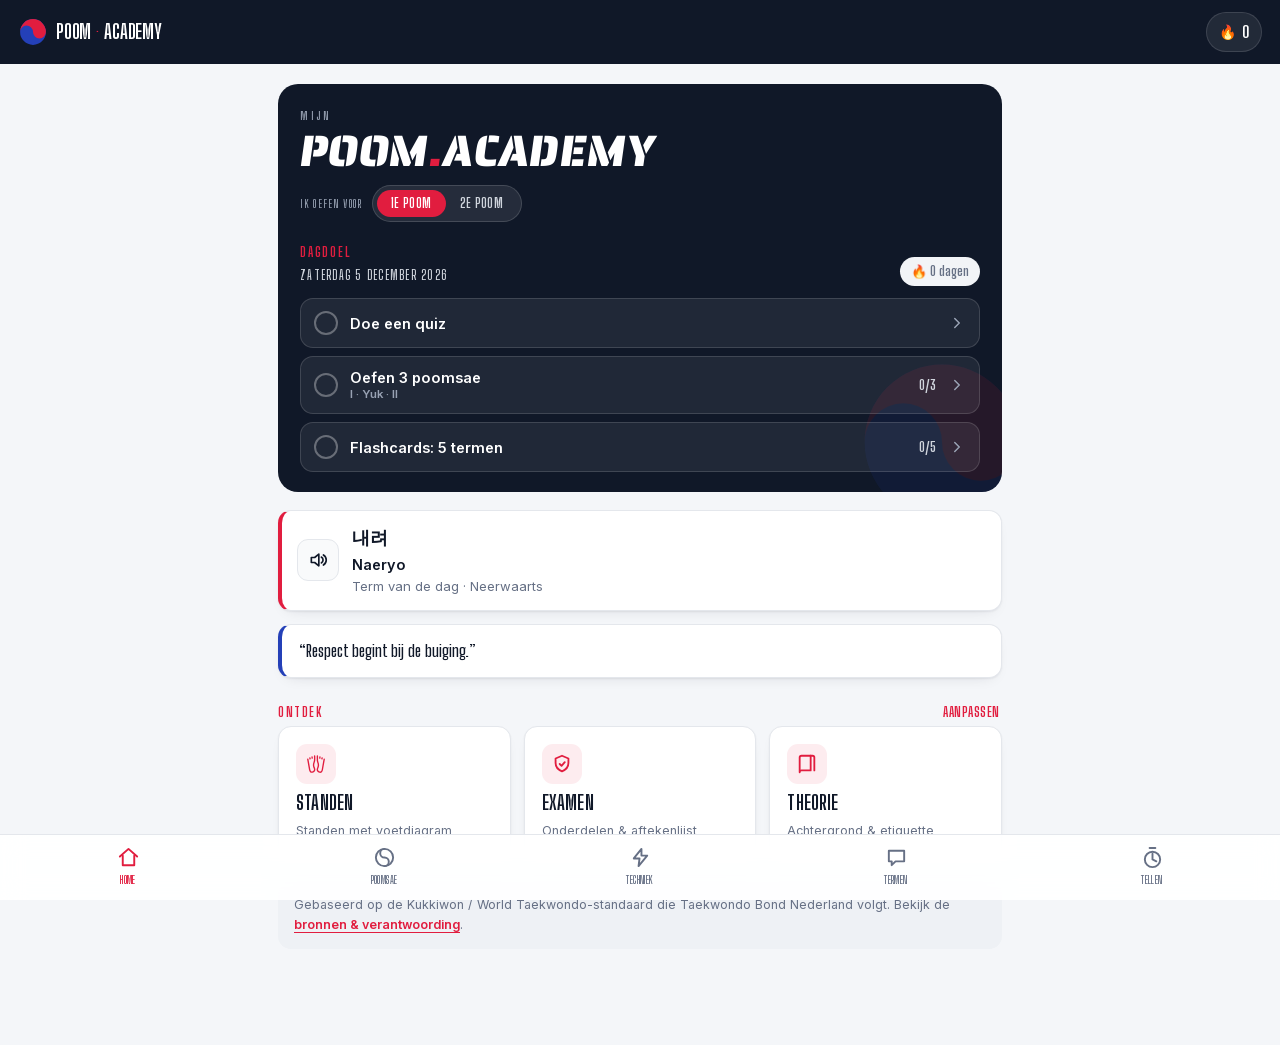
==== commit 464fda64: "IA simplification: nav, tiles, Examen merge, quiz threshold (poom-v12) - Header brand "Poom·Academy"" ====
--- a/index.html
+++ b/index.html
@@ -44,9 +44,6 @@
   <a href="#/termen" data-r="termen">
     <svg viewBox="0 0 24 24" fill="none" stroke="currentColor" stroke-width="2" stroke-linecap="round" stroke-linejoin="round"><path d="M4 5h16v11h-9l-4 4v-4H4z"/></svg>
     Termen</a>
-  <a href="#/quiz" data-r="quiz">
-    <svg viewBox="0 0 24 24" fill="none" stroke="currentColor" stroke-width="2" stroke-linecap="round" stroke-linejoin="round"><path d="M9 4h6a2 2 0 0 1 2 2v14l-5-3-5 3V6a2 2 0 0 1 2-2z"/><path d="M9.5 9.5l1.8 1.8 3.2-3.4"/></svg>
-    Quiz</a>
   <a href="#/teller" data-r="teller">
     <svg viewBox="0 0 24 24" fill="none" stroke="currentColor" stroke-width="2" stroke-linecap="round" stroke-linejoin="round"><path d="M9 2h6"/><path d="M12 8v6l4 2"/><circle cx="12" cy="14" r="8"/></svg>
     Tellen</a>
--- a/app.css
+++ b/app.css
@@ -38,7 +38,7 @@
 .appbar .brand{display:flex;align-items:center;gap:8px;font-family:var(--font-cond);
   font-weight:700;text-transform:uppercase;letter-spacing:-.01em;font-size:19px}
 .appbar .brand img{width:30px;height:30px}
-.appbar .brand .dot{color:var(--red);margin:0 -.06em}
+.appbar .brand .dot{color:var(--red);margin:0 -.22em;position:relative;top:-.34em;font-size:.7em}
 .appbar .streak{display:flex;align-items:center;gap:6px;background:rgba(255,255,255,.08);
   border:1px solid rgba(255,255,255,.12);border-radius:999px;padding:6px 12px;font-size:13px;font-weight:600}
 .appbar .streak .flame{font-size:14px;line-height:1}
@@ -85,8 +85,8 @@
 .hero .myline{font-family:var(--font-cond);font-weight:600;letter-spacing:.22em;
   text-transform:uppercase;color:#98A2B3;font-size:12px;margin-bottom:6px}
 .hero h1{font-family:var(--font-poster);font-weight:400;text-transform:uppercase;
-  font-size:clamp(30px,9vw,44px);line-height:.92;transform:skewX(-8deg);margin-bottom:14px;letter-spacing:-.03em}
-.hero h1 .dot{color:var(--red);margin:0 -.1em}
+  font-size:clamp(30px,9vw,44px);line-height:.92;transform:skewX(-8deg);margin-bottom:14px}
+.hero h1 .dot{color:var(--red)}
 .hero .goal{display:inline-flex;align-items:center;gap:8px;background:rgba(255,255,255,.08);
   border:1px solid rgba(255,255,255,.14);border-radius:999px;padding:7px 13px;font-size:13px}
 .hero .goal b{color:#fff}
@@ -386,6 +386,19 @@
 .exeis{color:var(--gray);font-size:13.5px;line-height:1.5;margin-top:5px}
 .exact{margin-top:9px}
 .btn.sm{padding:7px 13px;font-size:13px}
+.exdet{margin-top:9px;border-top:1px solid var(--line)}
+.exdet summary{list-style:none;cursor:pointer;display:flex;align-items:center;justify-content:space-between;
+  gap:8px;padding:9px 0 3px;font-family:var(--font-cond);font-weight:700;text-transform:uppercase;
+  letter-spacing:.03em;font-size:12.5px;color:var(--blue)}
+.exdet summary::-webkit-details-marker{display:none}
+.exdet summary .pl{color:var(--blue);font-size:18px;transition:transform .2s}
+.exdet[open] summary .pl{transform:rotate(45deg)}
+.exdet-b{padding:4px 0 2px}
+.exdet-b p{color:var(--ink);font-size:13.5px;line-height:1.6;margin:0 0 8px}
+.qbadge{display:inline-block;font-family:var(--font-cond);font-weight:700;text-transform:uppercase;
+  letter-spacing:.05em;font-size:13px;padding:4px 12px;border-radius:999px;margin-top:8px}
+.qbadge.pass{background:#DCFAE6;color:#067647}
+.qbadge.fail{background:#FEE4E2;color:#B42318}
 
 /* ---------- Poomsae-video ---------- */
 .video{position:relative;margin-top:8px;border-radius:var(--radius-sm);overflow:hidden;background:#000;
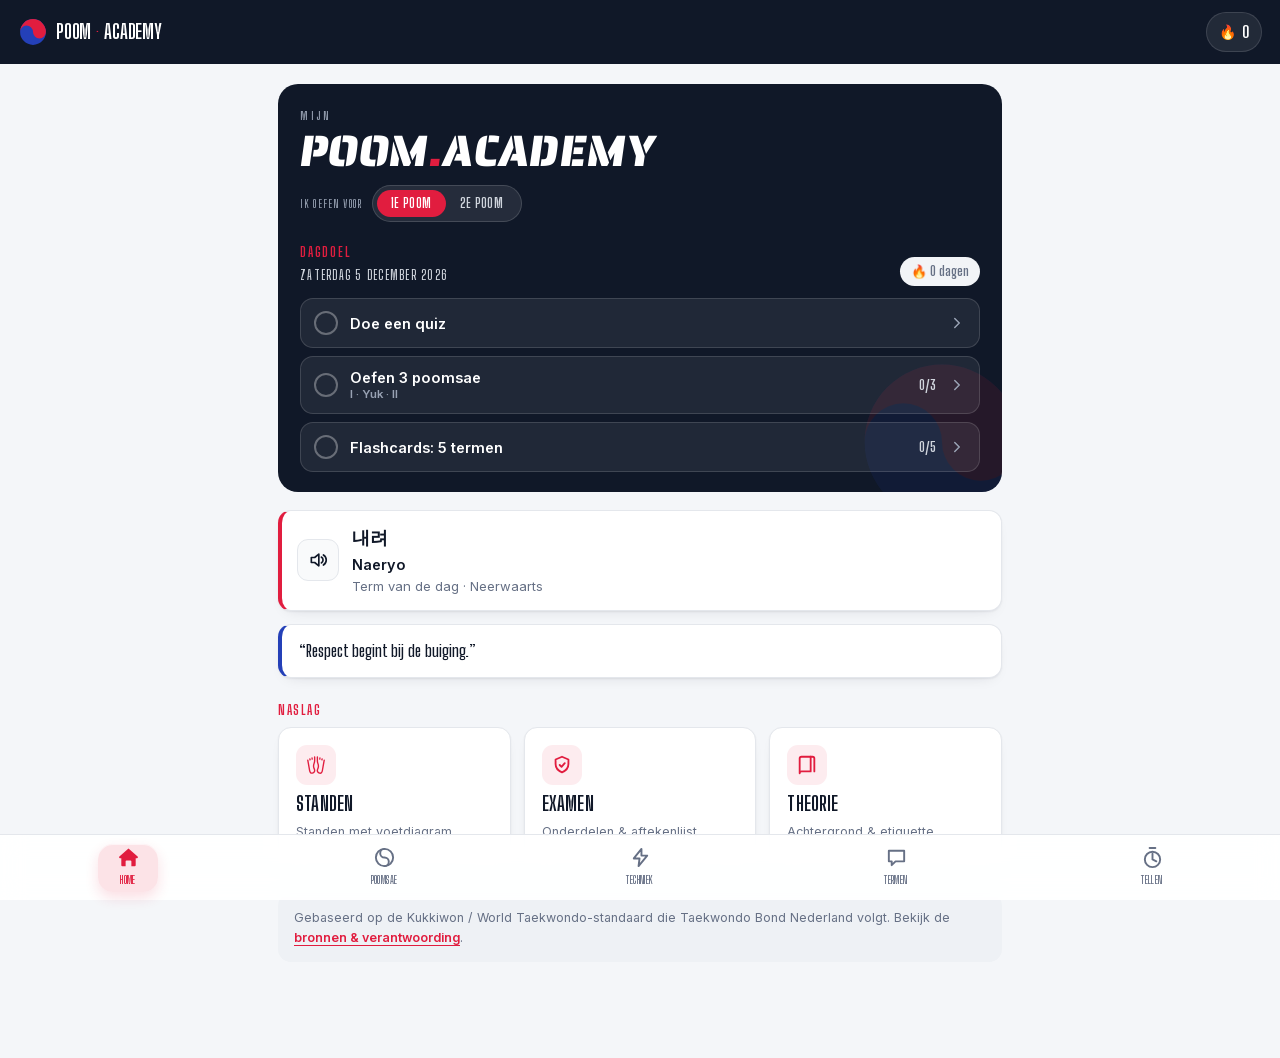
==== commit acb9551f: "Second-wave animations + iOS-style tab bar (poom-v16) - Bottom nav: sliding glass highlight pill tha" ====
--- a/index.html
+++ b/index.html
@@ -32,20 +32,36 @@
 <main id="view"><!-- routed content --></main>
 
 <nav class="bottomnav" id="nav">
+  <span class="navpill" id="navpill" aria-hidden="true"></span>
   <a href="#/home" data-r="home">
-    <svg viewBox="0 0 24 24" fill="none" stroke="currentColor" stroke-width="2" stroke-linecap="round" stroke-linejoin="round"><path d="M3 11l9-8 9 8"/><path d="M6 10v10h12V10"/></svg>
+    <span class="ni">
+      <svg class="ni-out" viewBox="0 0 24 24" fill="none" stroke="currentColor" stroke-width="2" stroke-linecap="round" stroke-linejoin="round"><path d="M3 11l9-8 9 8"/><path d="M6 10v10h12V10"/></svg>
+      <svg class="ni-fill" viewBox="0 0 24 24" fill="currentColor"><path d="M12 2.6 2.5 11a1 1 0 0 0 .66 1.75H4.5V20a1 1 0 0 0 1 1H9v-5a1 1 0 0 1 1-1h4a1 1 0 0 1 1 1v5h3.5a1 1 0 0 0 1-1v-7.25h1.34A1 1 0 0 0 21.5 11z"/></svg>
+    </span>
     Home</a>
   <a href="#/poomsae" data-r="poomsae">
-    <svg viewBox="0 0 24 24" fill="none" stroke="currentColor" stroke-width="2"><circle cx="12" cy="12" r="9"/><path d="M12 3a4.5 4.5 0 0 0 0 9 4.5 4.5 0 0 1 0 9" stroke-linecap="round"/></svg>
+    <span class="ni">
+      <svg class="ni-out" viewBox="0 0 24 24" fill="none" stroke="currentColor" stroke-width="2"><circle cx="12" cy="12" r="9"/><path d="M12 3a4.5 4.5 0 0 0 0 9 4.5 4.5 0 0 1 0 9" stroke-linecap="round"/></svg>
+      <svg class="ni-fill" viewBox="0 0 24 24" fill="currentColor"><path d="M12 3a9 9 0 1 0 0 18 9 9 0 0 0 0-18Zm0 3a4.5 4.5 0 0 1 0 9 4.5 4.5 0 0 0 0-9Z"/></svg>
+    </span>
     Poomsae</a>
   <a href="#/techniek" data-r="techniek">
-    <svg viewBox="0 0 24 24" fill="none" stroke="currentColor" stroke-width="2" stroke-linecap="round" stroke-linejoin="round"><path d="M13 3L5 13h6l-1 8 9-11h-6z"/></svg>
+    <span class="ni">
+      <svg class="ni-out" viewBox="0 0 24 24" fill="none" stroke="currentColor" stroke-width="2" stroke-linecap="round" stroke-linejoin="round"><path d="M13 3L5 13h6l-1 8 9-11h-6z"/></svg>
+      <svg class="ni-fill" viewBox="0 0 24 24" fill="currentColor"><path d="M13 3L5 13h6l-1 8 9-11h-6z"/></svg>
+    </span>
     Techniek</a>
   <a href="#/termen" data-r="termen">
-    <svg viewBox="0 0 24 24" fill="none" stroke="currentColor" stroke-width="2" stroke-linecap="round" stroke-linejoin="round"><path d="M4 5h16v11h-9l-4 4v-4H4z"/></svg>
+    <span class="ni">
+      <svg class="ni-out" viewBox="0 0 24 24" fill="none" stroke="currentColor" stroke-width="2" stroke-linecap="round" stroke-linejoin="round"><path d="M4 5h16v11h-9l-4 4v-4H4z"/></svg>
+      <svg class="ni-fill" viewBox="0 0 24 24" fill="currentColor"><path d="M4 5h16v11h-9l-4 4v-4H4z"/></svg>
+    </span>
     Termen</a>
   <a href="#/teller" data-r="teller">
-    <svg viewBox="0 0 24 24" fill="none" stroke="currentColor" stroke-width="2" stroke-linecap="round" stroke-linejoin="round"><path d="M9 2h6"/><path d="M12 8v6l4 2"/><circle cx="12" cy="14" r="8"/></svg>
+    <span class="ni">
+      <svg class="ni-out" viewBox="0 0 24 24" fill="none" stroke="currentColor" stroke-width="2" stroke-linecap="round" stroke-linejoin="round"><path d="M9 2h6"/><path d="M12 8v6l4 2"/><circle cx="12" cy="14" r="8"/></svg>
+      <svg class="ni-fill" viewBox="0 0 24 24" fill="currentColor"><path d="M9 1.5h6v2H9z"/><path d="M12 5.5a8.5 8.5 0 1 0 0 17 8.5 8.5 0 0 0 0-17Zm.9 3.5v5.1l-3.3 2-.9-1.5 2.7-1.6V9z"/></svg>
+    </span>
     Tellen</a>
 </nav>
 
--- a/app.css
+++ b/app.css
@@ -206,7 +206,7 @@
 .opt.wrong .lt{background:var(--red);color:#fff}
 .opt:disabled{cursor:default}
 .quizbar{height:8px;border-radius:999px;background:#EAECF0;overflow:hidden;margin-bottom:18px}
-.quizbar i{display:block;height:100%;background:var(--red);transition:width .3s}
+.quizbar i{display:block;height:100%;background:var(--red);transition:width .5s cubic-bezier(.22,1,.36,1)}
 .qfoot{display:flex;justify-content:space-between;align-items:center;margin-top:18px;gap:12px}
 .btn{font-family:var(--font-cond);font-weight:700;text-transform:uppercase;letter-spacing:.04em;
   border:0;border-radius:12px;padding:13px 20px;font-size:15px;cursor:pointer}
@@ -234,11 +234,22 @@
   padding-bottom:env(safe-area-inset-bottom);
   background:rgba(255,255,255,.92);backdrop-filter:saturate(1.6) blur(12px);
   border-top:1px solid var(--line);display:flex}
-.bottomnav a{flex:1;display:flex;flex-direction:column;align-items:center;justify-content:center;gap:3px;
+.bottomnav a{position:relative;z-index:1;flex:1;display:flex;flex-direction:column;align-items:center;justify-content:center;gap:3px;
   text-decoration:none;color:var(--gray);font-family:var(--font-cond);font-weight:600;
   text-transform:uppercase;letter-spacing:.04em;font-size:10.5px}
-.bottomnav a svg{width:23px;height:23px}
+.bottomnav a .ni{display:grid;place-items:center;width:23px;height:23px}
+.bottomnav a .ni svg{grid-area:1/1;width:23px;height:23px}
+.bottomnav a .ni-fill{display:none}
 .bottomnav a.on{color:var(--red)}
+.bottomnav a.on .ni-out{display:none}
+.bottomnav a.on .ni-fill{display:block}
+.bottomnav a.on .ni{animation:navbounce .42s cubic-bezier(.34,1.56,.64,1)}
+@keyframes navbounce{0%{transform:scale(.7)}55%{transform:scale(1.18)}100%{transform:scale(1)}}
+.navpill{position:absolute;top:9px;left:0;height:calc(var(--nav-h) - 18px);width:48px;z-index:0;border-radius:15px;
+  background:rgba(225,29,63,.12);box-shadow:0 1px 0 rgba(255,255,255,.6) inset,0 6px 14px rgba(225,29,63,.14);
+  opacity:0;transform:translateX(0);
+  transition:transform .42s cubic-bezier(.34,1.4,.5,1),width .3s cubic-bezier(.34,1.4,.5,1),opacity .25s}
+.navpill.show{opacity:1}
 
 /* ---------- Install / toast ---------- */
 .installbar{position:fixed;left:12px;right:12px;bottom:calc(var(--nav-h) + 12px + env(safe-area-inset-bottom));
@@ -261,6 +272,7 @@
 .notecard{margin-top:22px;padding:15px 16px;background:#EEF1F5;border-radius:var(--radius-sm);
   color:var(--gray);font-size:12.5px;line-height:1.55}
 .notecard a{color:var(--red);font-weight:600;text-decoration:none;border-bottom:1px solid var(--red)}
+.notecard.srcnote{margin-top:34px}
 
 /* ---------- Niveau-keuze (hero) ---------- */
 .hero .lvlsel{display:flex;align-items:center;gap:10px;flex-wrap:wrap;margin-bottom:2px}
@@ -453,7 +465,13 @@
   font-family:var(--font-cond);font-weight:700;text-transform:uppercase;letter-spacing:.04em;font-size:14px;color:var(--ink)}
 .tpbtn .tpi{font-size:19px;line-height:1}
 .tpbtn.on{background:#FFFAEB;border-color:#FEC84B;color:#B54708}
-#cspeed{font-size:22px;font-family:var(--font-poster)}
+.tp-speed{display:flex;flex-direction:column;gap:7px}
+.tp-speed-lab{font-family:var(--font-cond);font-weight:700;text-transform:uppercase;letter-spacing:.12em;
+  font-size:12px;color:var(--muted);text-align:center}
+.segwrap{flex:1;display:flex;gap:4px;padding:4px;background:#F2F4F7;border:1px solid var(--line);border-radius:14px}
+.segbtn{flex:1;padding:9px 2px;border:0;background:transparent;border-radius:10px;cursor:pointer;
+  font-family:var(--font-poster);font-size:15px;color:var(--ink);transition:background .12s,color .12s,box-shadow .12s}
+.segbtn.on{background:var(--red);color:#fff;box-shadow:0 2px 8px -2px rgba(225,29,63,.6)}
 
 /* ---------- Bronnen & back-up ---------- */
 .cctrl{display:flex;gap:10px;margin:6px 0 12px}
@@ -473,9 +491,9 @@
 
 /* ---------- Flashcards ---------- */
 .flashbar{height:8px;border-radius:999px;background:#EAECF0;overflow:hidden;margin-bottom:16px}
-.flashbar i{display:block;height:100%;background:var(--red);transition:width .3s}
+.flashbar i{display:block;height:100%;background:var(--red);transition:width .5s cubic-bezier(.22,1,.36,1)}
 .flashcard{perspective:1200px;cursor:pointer;margin-bottom:16px}
-.fc-in{position:relative;transform-style:preserve-3d;transition:transform .5s;min-height:210px}
+.fc-in{position:relative;transform-style:preserve-3d;transition:transform .62s cubic-bezier(.34,1.35,.5,1);min-height:210px}
 .flashcard.flip .fc-in{transform:rotateY(180deg)}
 .fc-face{position:absolute;inset:0;backface-visibility:hidden;-webkit-backface-visibility:hidden;
   border-radius:var(--radius);border:1px solid var(--line);box-shadow:var(--shadow);
@@ -499,7 +517,7 @@
 .stancelegend .facear{color:#8A93A2;font-size:15px;line-height:1;font-weight:700}
 .stance .sdhd{display:flex;align-items:center;gap:9px}
 .stance .sdhd b{display:inline-block}
-.stance .sdhd .hardbtn{margin-left:auto}
+.stance .sdhd .speak.sm{margin-left:auto}
 .speak.sm{width:34px;height:34px;border-radius:9px;border:1px solid var(--line);background:#F9FAFB;
   display:grid;place-items:center;cursor:pointer;color:var(--ink);flex:none;padding:0}
 .speak.sm svg{width:17px;height:17px}
@@ -508,4 +526,56 @@
 @media(min-width:560px){
   .tiles{grid-template-columns:repeat(3,1fr)}
 }
+
+/* ---------- Micro-interacties & animaties ---------- */
+@keyframes rowin{from{opacity:0;transform:translateY(7px)}to{opacity:1;transform:none}}
+.rows>*,.poomlist>*{animation:rowin .34s both}
+.rows>*:nth-child(1),.poomlist>*:nth-child(1){animation-delay:.02s}
+.rows>*:nth-child(2),.poomlist>*:nth-child(2){animation-delay:.055s}
+.rows>*:nth-child(3),.poomlist>*:nth-child(3){animation-delay:.09s}
+.rows>*:nth-child(4),.poomlist>*:nth-child(4){animation-delay:.125s}
+.rows>*:nth-child(5),.poomlist>*:nth-child(5){animation-delay:.16s}
+.rows>*:nth-child(6),.poomlist>*:nth-child(6){animation-delay:.195s}
+.rows>*:nth-child(7),.poomlist>*:nth-child(7){animation-delay:.23s}
+.rows>*:nth-child(8),.poomlist>*:nth-child(8){animation-delay:.265s}
+.rows>*:nth-child(9),.poomlist>*:nth-child(9){animation-delay:.3s}
+.rows>*:nth-child(n+10),.poomlist>*:nth-child(n+10){animation-delay:.33s}
+
+.hardbtn.pop{animation:starpop .42s ease}
+@keyframes starpop{0%{transform:scale(1)}35%{transform:scale(1.4) rotate(-8deg)}65%{transform:scale(.9)}100%{transform:scale(1)}}
+
+.speak.speaking{color:var(--red);border-color:var(--red);animation:speakpulse 1s ease-in-out infinite}
+@keyframes speakpulse{0%,100%{box-shadow:0 0 0 0 rgba(225,29,63,.4)}50%{box-shadow:0 0 0 8px rgba(225,29,63,0)}}
+
+.btn.justdone{animation:btnpop .45s ease}
+@keyframes btnpop{0%{transform:scale(1)}30%{transform:scale(1.04)}55%{transform:scale(.98)}100%{transform:scale(1)}}
+.donebtn .ck{display:inline-flex;vertical-align:-.16em;margin-right:7px}
+.donebtn .ck svg{width:18px;height:18px}
+.donebtn.justdone .ck svg path{stroke-dasharray:30;animation:checkdraw .5s .05s ease both}
+@keyframes checkdraw{from{stroke-dashoffset:30}to{stroke-dashoffset:0}}
+.detail-head .tg.tgpop{animation:tgpop .55s ease}
+@keyframes tgpop{0%{transform:scale(1)}35%{transform:scale(1.12);box-shadow:0 0 0 7px rgba(225,29,63,.18)}100%{transform:scale(1)}}
+
+.appbar .streak.flare{animation:streakflare .9s ease}
+@keyframes streakflare{0%{transform:scale(1)}25%{transform:scale(1.28)}50%{transform:scale(.95)}100%{transform:scale(1)}}
+.appbar .streak.flare .flame{display:inline-block;animation:flamewiggle .9s ease}
+@keyframes flamewiggle{0%,100%{transform:rotate(0) scale(1)}25%{transform:rotate(-14deg) scale(1.25)}75%{transform:rotate(14deg) scale(1.25)}}
+
+.confetti{position:fixed;inset:0;pointer-events:none;z-index:80;overflow:hidden}
+.confetti i{position:absolute;top:-16px;width:9px;height:14px;border-radius:2px;opacity:.95;animation:confall linear forwards}
+@keyframes confall{0%{transform:translate(0,0) rotate(0);opacity:1}100%{transform:translate(var(--x,0),106vh) rotate(560deg);opacity:.85}}
+
+/* wave 2: quiz feedback */
+.opt.correct{animation:optpop .45s ease}
+@keyframes optpop{0%{transform:scale(1)}40%{transform:scale(1.035)}70%{transform:scale(.99)}100%{transform:scale(1)}}
+.opt.wrong{animation:optshake .4s ease}
+@keyframes optshake{10%,90%{transform:translateX(-2px)}20%,80%{transform:translateX(4px)}30%,50%,70%{transform:translateX(-7px)}40%,60%{transform:translateX(7px)}}
+
+/* wave 2: flashcard flourish */
+.flashcard{animation:cardin .42s cubic-bezier(.22,1,.36,1) both}
+@keyframes cardin{from{opacity:0;transform:translateY(10px) scale(.98)}to{opacity:1;transform:none}}
+.flashcard.knew{animation:knewpop .3s ease}
+@keyframes knewpop{0%{transform:scale(1)}45%{transform:scale(1.035)}100%{transform:scale(1)}}
+.flashcard.knew .fc-face{box-shadow:0 0 0 3px rgba(18,183,106,.5),var(--shadow)}
+
 @media(prefers-reduced-motion:reduce){*{animation:none!important;transition:none!important}}
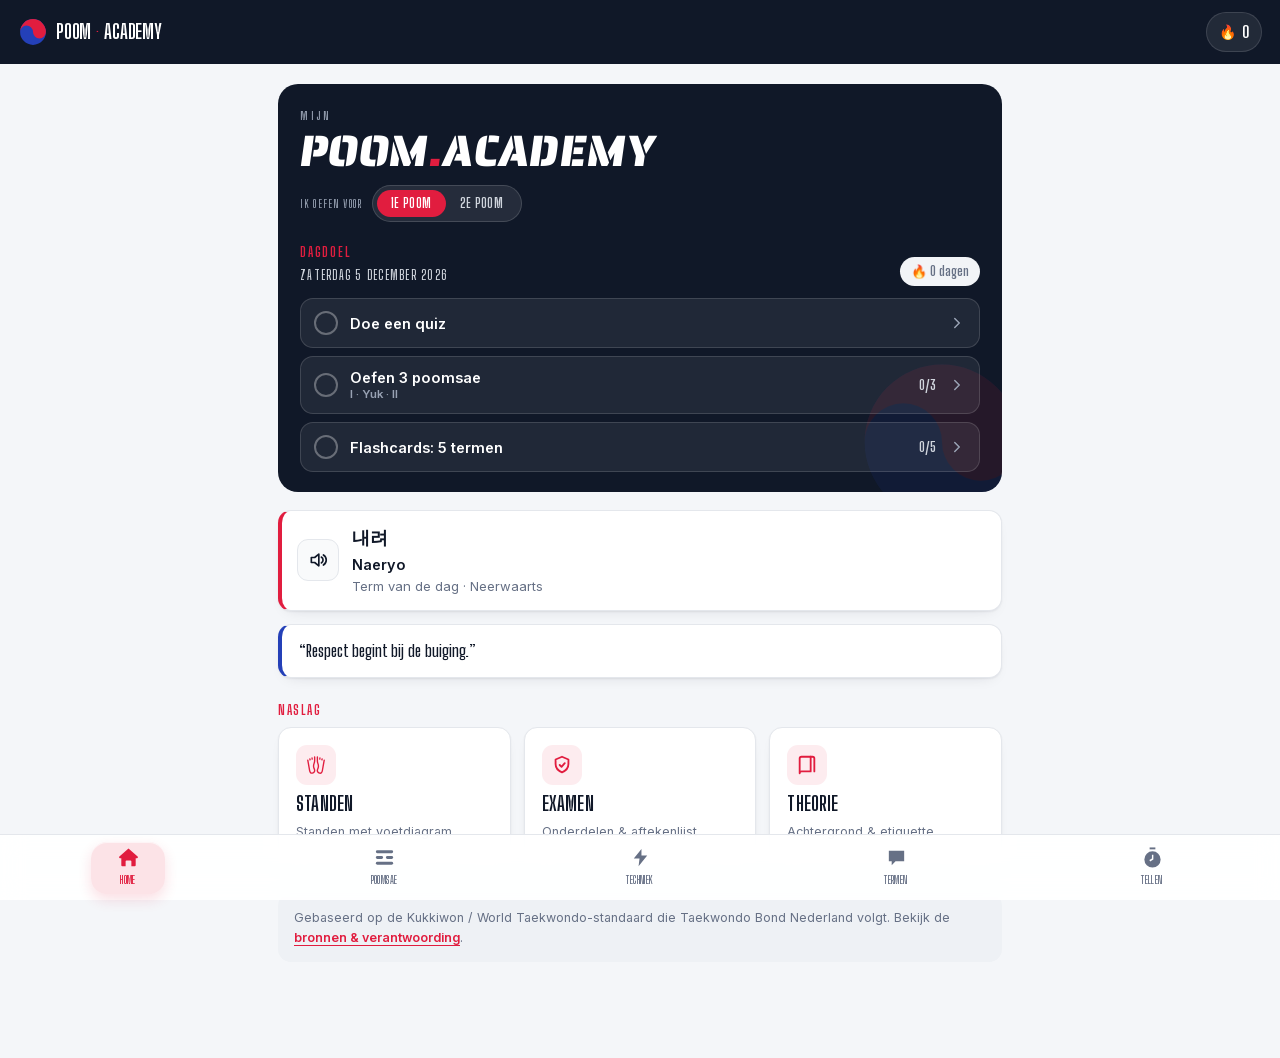
==== commit dace79e2: "Nav trigram icon, wider pill; star to quiet bookmark; more title spacing (poom-v18) - Poomsae tab ic" ====
--- a/index.html
+++ b/index.html
@@ -42,7 +42,7 @@
   <a href="#/poomsae" data-r="poomsae">
     <span class="ni">
       <svg class="ni-out" viewBox="0 0 24 24" fill="none" stroke="currentColor" stroke-width="2"><circle cx="12" cy="12" r="9"/><path d="M12 3a4.5 4.5 0 0 0 0 9 4.5 4.5 0 0 1 0 9" stroke-linecap="round"/></svg>
-      <svg class="ni-fill" viewBox="0 0 24 24" fill="currentColor"><path d="M12 3a9 9 0 1 0 0 18 9 9 0 0 0 0-18Zm0 3a4.5 4.5 0 0 1 0 9 4.5 4.5 0 0 0 0-9Z"/></svg>
+      <svg class="ni-fill" viewBox="0 0 24 24" fill="currentColor"><rect x="3" y="4.5" width="18" height="3" rx="1.5"/><rect x="3" y="10.5" width="7.5" height="3" rx="1.5"/><rect x="13.5" y="10.5" width="7.5" height="3" rx="1.5"/><rect x="3" y="16.5" width="18" height="3" rx="1.5"/></svg>
     </span>
     Poomsae</a>
   <a href="#/techniek" data-r="techniek">
--- a/app.css
+++ b/app.css
@@ -49,8 +49,8 @@
 .view.active{display:block}
 @keyframes fade{from{opacity:0;transform:translateY(6px)}to{opacity:1;transform:none}}
 .screen{max-width:760px;margin:0 auto;padding:20px 18px 30px}
-.screen-title{font-size:clamp(26px,7vw,34px);font-weight:800;margin-bottom:4px}
-.screen-sub{color:var(--gray);font-size:14.5px;margin-bottom:20px}
+.screen-title{font-size:clamp(26px,7vw,34px);font-weight:800;margin-bottom:10px;line-height:1.15}
+.screen-sub{color:var(--gray);font-size:14.5px;line-height:1.55;margin-bottom:22px}
 .secnum{font-family:var(--font-cond);font-weight:700;color:var(--red);
   font-size:13px;letter-spacing:.12em;text-transform:uppercase;display:block;margin-bottom:6px}
 
@@ -176,7 +176,7 @@
 /* ---------- Stances ---------- */
 .stance{display:flex;align-items:flex-start;gap:15px;padding:15px;background:var(--surface);
   border:1px solid var(--line);border-radius:var(--radius-sm);box-shadow:var(--shadow-sm)}
-.stance.hard{border-color:#FBBF24;box-shadow:0 0 0 1px #FBBF24 inset}
+.stance.hard{border-color:#FECDD3;box-shadow:0 0 0 1px #FECDD3 inset}
 .stance .feet{width:66px;height:66px;flex:none;border-radius:12px;background:#EEF1F5;display:grid;place-items:center}
 .stance .feet svg{width:44px;height:44px}
 .stance .sd{flex:1;min-width:0}
@@ -239,13 +239,12 @@
   text-transform:uppercase;letter-spacing:.04em;font-size:10.5px}
 .bottomnav a .ni{display:grid;place-items:center;width:23px;height:23px}
 .bottomnav a .ni svg{grid-area:1/1;width:23px;height:23px}
-.bottomnav a .ni-fill{display:none}
+.bottomnav a .ni-out{display:none}
+.bottomnav a .ni-fill{display:block}
 .bottomnav a.on{color:var(--red)}
-.bottomnav a.on .ni-out{display:none}
-.bottomnav a.on .ni-fill{display:block}
 .bottomnav a.on .ni{animation:navbounce .42s cubic-bezier(.34,1.56,.64,1)}
 @keyframes navbounce{0%{transform:scale(.7)}55%{transform:scale(1.18)}100%{transform:scale(1)}}
-.navpill{position:absolute;top:9px;left:0;height:calc(var(--nav-h) - 18px);width:48px;z-index:0;border-radius:15px;
+.navpill{position:absolute;top:7px;left:0;height:calc(var(--nav-h) - 14px);width:48px;z-index:0;border-radius:16px;
   background:rgba(225,29,63,.12);box-shadow:0 1px 0 rgba(255,255,255,.6) inset,0 6px 14px rgba(225,29,63,.14);
   opacity:0;transform:translateX(0);
   transition:transform .42s cubic-bezier(.34,1.4,.5,1),width .3s cubic-bezier(.34,1.4,.5,1),opacity .25s}
@@ -350,11 +349,14 @@
 .termtabs button.on{background:var(--midnight);color:#fff}
 .gcount{font-family:var(--font-cond);font-weight:700;color:var(--gray);font-size:12px;
   background:#F2F4F7;border-radius:999px;padding:1px 8px;margin-left:4px}
-.hardbtn{width:38px;height:38px;flex:none;border:1px solid var(--line);border-radius:11px;background:#F9FAFB;
-  font-size:19px;line-height:1;color:#98A2B3;cursor:pointer;display:grid;place-items:center}
-.hardbtn.on{color:#F79009;border-color:#FEC84B;background:#FFFAEB}
-.hardbtn.sm{width:30px;height:30px;border-radius:9px;font-size:16px}
-.trow.hard{border-color:#FEC84B;background:#FFFCF5}
+.hardbtn{width:34px;height:34px;flex:none;border:0;border-radius:10px;background:transparent;
+  color:#B4BCC8;cursor:pointer;display:grid;place-items:center;-webkit-tap-highlight-color:transparent}
+.hardbtn svg{width:18px;height:18px}
+.hardbtn.on{color:var(--red)}
+.hardbtn.on svg{fill:currentColor}
+.hardbtn.sm{width:30px;height:30px}
+.hardbtn.sm svg{width:16px;height:16px}
+.trow.hard{border-color:#FECDD3;background:#FFF5F6}
 .termempty{color:var(--gray);font-size:14px;background:var(--surface);border:1px dashed var(--line);
   border-radius:var(--radius-sm);padding:18px 15px;text-align:center}
 
